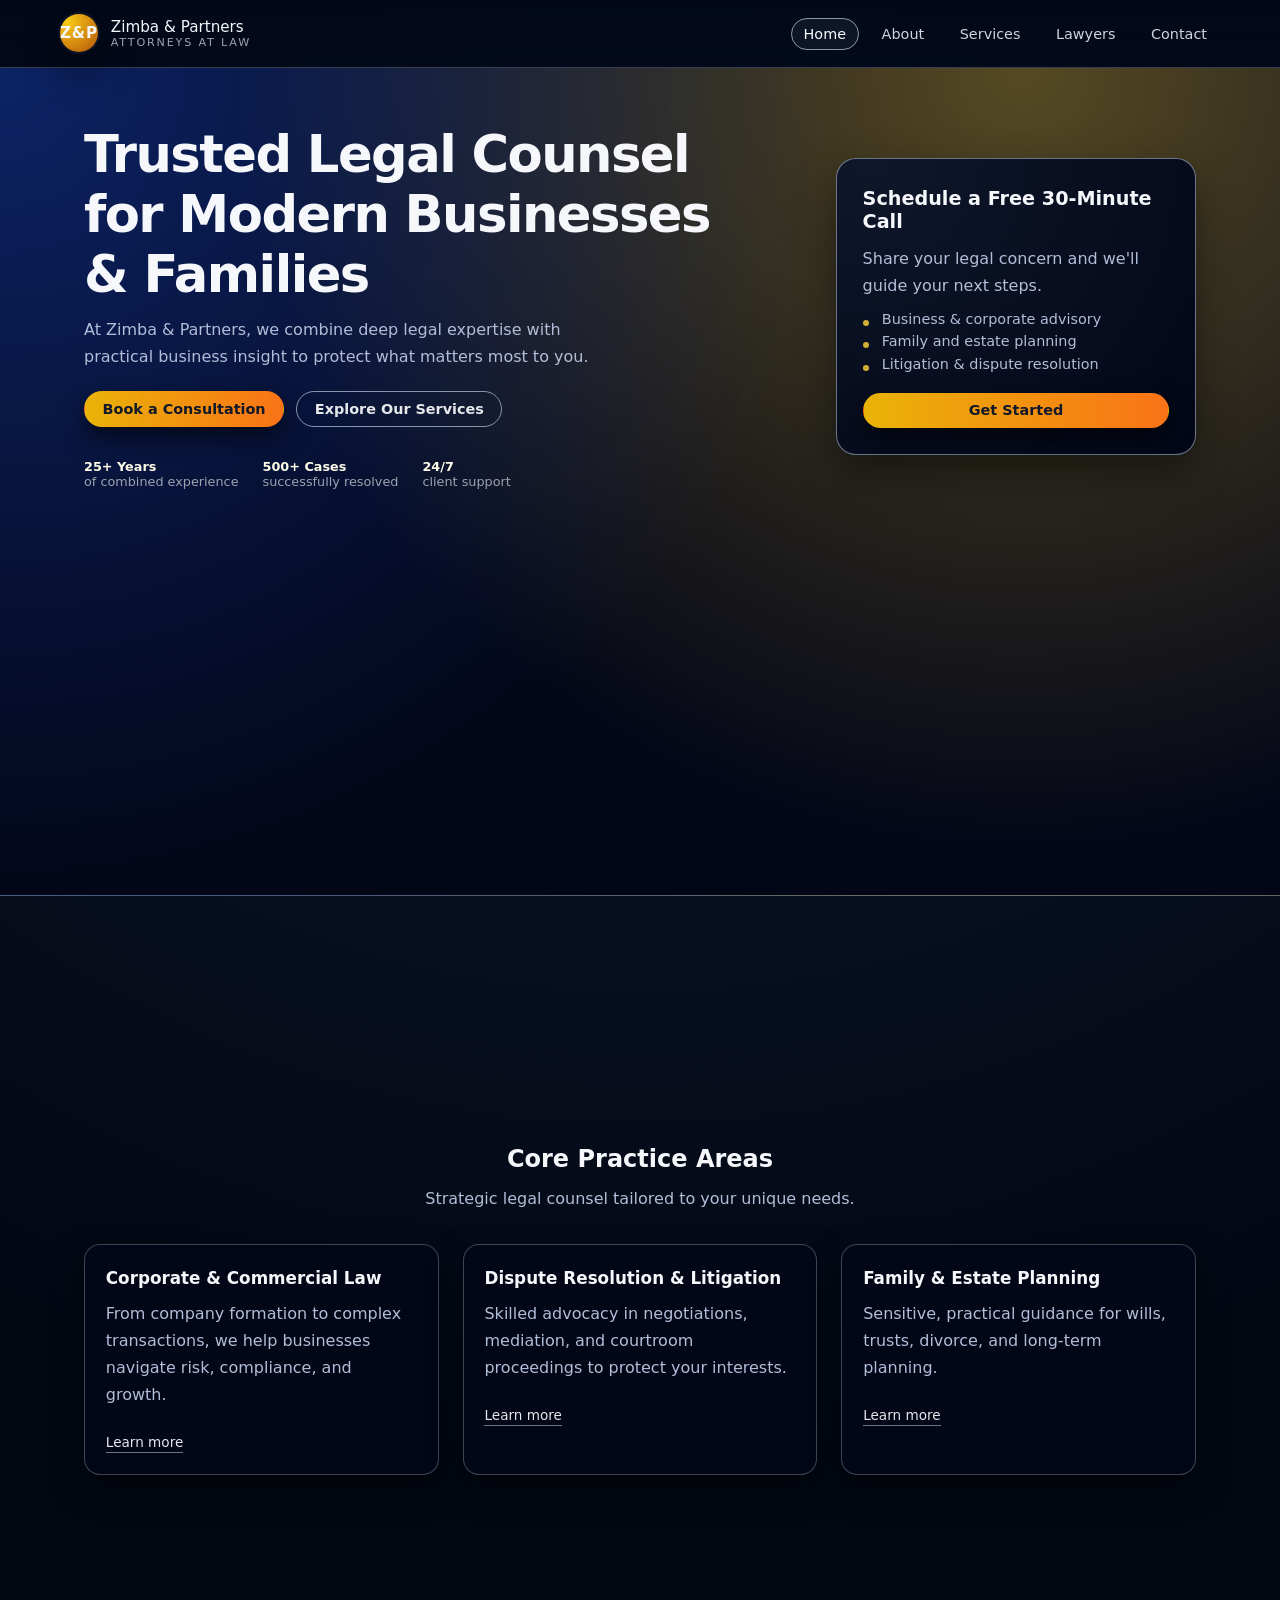
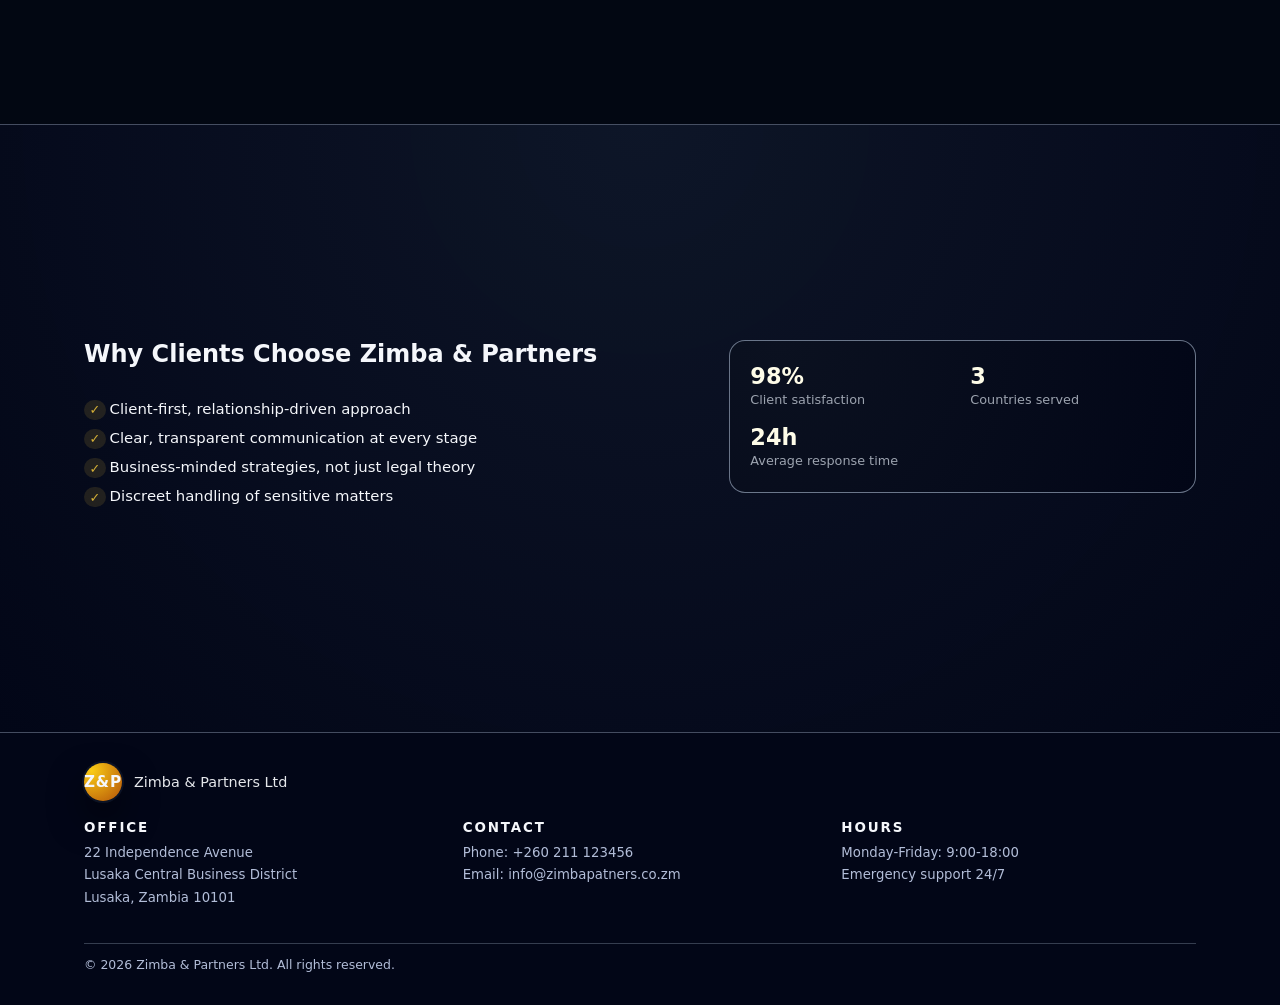
==== index.html @ 90f573cc "first update to catch up to zimba & patners .php webiste" ====
<!DOCTYPE html>
<html lang="en" class="home-snap">
  <head>
    <meta charset="UTF-8" />
    <meta name="viewport" content="width=device-width, initial-scale=1.0" />
    <title>Zimba &amp; Partners Law Firm | Home</title>
    <link rel="stylesheet" href="css/style.css" />
  </head>
  <body>
    <header class="site-header">
      <div class="container header-inner">
        <a href="index.html" class="logo">
          <span class="logo-mark">Z&amp;P</span>
          <span class="logo-text">
            Zimba &amp; Partners
            <span class="logo-subtitle">Attorneys at Law</span>
          </span>
        </a>

        <button class="nav-toggle" aria-label="Toggle navigation" aria-expanded="false">
          <span class="nav-toggle-line"></span>
          <span class="nav-toggle-line"></span>
          <span class="nav-toggle-line"></span>
        </button>

        <nav class="site-nav" aria-label="Main navigation">
          <ul>
            <li><a href="index.html" class="active">Home</a></li>
            <li><a href="html/about.html">About</a></li>
            <li><a href="html/services.html">Services</a></li>
            <li><a href="html/lawyers.html">Lawyers</a></li>
            <li><a href="html/contact.html">Contact</a></li>
          </ul>
        </nav>
      </div>
    </header>

    <main>
      <section class="hero" style="min-height: calc(100vh - 72px);">
        <div class="container hero-inner">
          <div class="hero-content">
            <h1>Trusted Legal Counsel for Modern Businesses &amp; Families</h1>
            <p>
              At Zimba &amp; Partners, we combine deep legal expertise with
              practical business insight to protect what matters most to you.
            </p>
            <div class="hero-actions">
              <a href="html/contact.html" class="btn">Book a Consultation</a>
              <a href="html/services.html" class="btn btn-outline">Explore Our Services</a>
            </div>
            <div class="hero-meta">
              <div>
                <span class="hero-meta-label">25+ Years</span>
                <span class="hero-meta-text">of combined experience</span>
              </div>
              <div>
                <span class="hero-meta-label">500+ Cases</span>
                <span class="hero-meta-text">successfully resolved</span>
              </div>
              <div>
                <span class="hero-meta-label">24/7</span>
                <span class="hero-meta-text">client support</span>
              </div>
            </div>
          </div>

          <div class="hero-card">
            <h2>Schedule a Free 30-Minute Call</h2>
            <p>Share your legal concern and we'll guide your next steps.</p>
            <ul class="hero-list">
              <li>Business &amp; corporate advisory</li>
              <li>Family and estate planning</li>
              <li>Litigation &amp; dispute resolution</li>
            </ul>
            <a href="html/contact.html" class="btn btn-full">Get Started</a>
          </div>
        </div>
      </section>

      <section class="section" id="home-services">
        <div class="container">
          <header class="section-header">
            <h2>Core Practice Areas</h2>
            <p>Strategic legal counsel tailored to your unique needs.</p>
          </header>

          <div class="card-grid">
            <article class="card">
              <h3>Corporate &amp; Commercial Law</h3>
              <p>
                From company formation to complex transactions, we help businesses
                navigate risk, compliance, and growth.
              </p>
              <a href="html/services.html#corporate" class="card-link">Learn more</a>
            </article>

            <article class="card">
              <h3>Dispute Resolution &amp; Litigation</h3>
              <p>
                Skilled advocacy in negotiations, mediation, and courtroom
                proceedings to protect your interests.
              </p>
              <a href="html/services.html#litigation" class="card-link">Learn more</a>
            </article>

            <article class="card">
              <h3>Family &amp; Estate Planning</h3>
              <p>
                Sensitive, practical guidance for wills, trusts, divorce, and
                long-term planning.
              </p>
              <a href="html/services.html#family" class="card-link">Learn more</a>
            </article>
          </div>
        </div>
      </section>

      <section class="section section-alt final-block">
        <div class="container two-column">
          <div>
            <header class="section-header align-left">
              <h2>Why Clients Choose Zimba &amp; Partners</h2>
            </header>
            <ul class="checklist">
              <li>Client-first, relationship-driven approach</li>
              <li>Clear, transparent communication at every stage</li>
              <li>Business-minded strategies, not just legal theory</li>
              <li>Discreet handling of sensitive matters</li>
            </ul>
          </div>
          <div class="stats-panel">
            <div>
              <span class="stat-number">98%</span>
              <span class="stat-label">Client satisfaction</span>
            </div>
            <div>
              <span class="stat-number">3</span>
              <span class="stat-label">Countries served</span>
            </div>
            <div>
              <span class="stat-number">24h</span>
              <span class="stat-label">Average response time</span>
            </div>
          </div>
        </div>
      </section>
    </main>

    <footer class="site-footer">
      <div class="container footer-inner">
        <div class="footer-brand">
          <span class="logo-mark">Z&amp;P</span>
          <span class="footer-text">Zimba &amp; Partners Ltd</span>
        </div>
        <div class="footer-columns">
          <div>
            <h4>Office</h4>
            <p>
              22 Independence Avenue<br />
              Lusaka Central Business District<br />
              Lusaka, Zambia 10101
            </p>
          </div>
          <div>
            <h4>Contact</h4>
            <p>
              Phone: +260 211 123456<br />
              Email: info@zimbapatners.co.zm
            </p>
          </div>
          <div>
            <h4>Hours</h4>
            <p>
              Monday-Friday: 9:00-18:00<br />
              Emergency support 24/7
            </p>
          </div>
        </div>
        <div class="footer-bottom">
          <p>&copy; <span id="year"></span> Zimba &amp; Partners Ltd. All rights reserved.</p>
        </div>
      </div>
    </footer>

    <script src="js/script.js"></script>
  </body>
</html>
---- css/style.css ----
:root {
  --color-bg: #040815;
  --color-bg-alt: #081226;
  --color-primary: #0b2d5c;
  --color-primary-soft: #123b78;
  --color-accent: #d4af37;
  --color-accent-soft: rgba(212, 175, 55, 0.14);
  --color-text: #f5f7fb;
  --color-text-muted: #b2bdd8;
  --color-border: rgba(255, 255, 255, 0.08);
  --shadow-soft: 0 18px 40px rgba(0, 0, 0, 0.4);
  --radius-lg: 16px;
  --radius-md: 12px;
  --radius-sm: 8px;
  --container-width: 1160px;
  --header-height: 72px;
  --footer-min-height: 220px;
}

*,
*::before,
*::after {
  box-sizing: border-box;
}

html,
body {
  margin: 0;
  padding: 0;
  font-family: system-ui, -apple-system, BlinkMacSystemFont, "Segoe UI", sans-serif;
  background: radial-gradient(circle at top, #101b33 0, #020712 55%);
  color: var(--color-text);
  -webkit-font-smoothing: antialiased;
}

body {
  min-height: 100vh;
  display: flex;
  flex-direction: column;
}

/* Home page scroll snapping */

html.home-snap {
  scroll-snap-type: y mandatory;
  scroll-behavior: smooth;
}

html.home-snap .hero,
html.home-snap #home-services,
html.home-snap .final-block {
  scroll-snap-align: start;
  scroll-margin-top: 70px; /* Match your header height */
}

img {
  max-width: 100%;
  display: block;
}

a {
  color: inherit;
  text-decoration: none;
}

p {
  margin: 0 0 1rem;
  color: var(--color-text-muted);
  line-height: 1.7;
}

h1,
h2,
h3,
h4 {
  margin: 0 0 0.75rem;
  font-weight: 600;
}

.container {
  width: 100%;
  max-width: var(--container-width);
  margin: 0 auto;
  padding: 0 1.5rem;
}

/* HEADER & NAVBAR */

.site-header {
  position: sticky;
  top: 0;
  z-index: 50;
  backdrop-filter: blur(18px);
  background: linear-gradient(to bottom, rgba(2, 8, 23, 0.98), rgba(2, 8, 23, 0.85));
  border-bottom: 1px solid rgba(148, 163, 184, 0.35);
}

.header-inner {
  display: flex;
  align-items: center;
  justify-content: space-between;
  padding: 0.9rem 0;
  gap: 1.5rem;
}

.logo {
  display: flex;
  align-items: center;
  gap: 0.8rem;
  color: var(--color-text);
}

.logo-mark {
  width: 38px;
  height: 38px;
  border-radius: 999px;
  display: inline-flex;
  align-items: center;
  justify-content: center;
  font-weight: 700;
  font-size: 0.95rem;
  letter-spacing: 0.06em;
  text-transform: uppercase;
  background: radial-gradient(circle at 20% 20%, #facc15, #b45309);
  box-shadow: 0 0 0 2px rgba(15, 23, 42, 0.8), 0 18px 35px rgba(0, 0, 0, 0.55);
}

.logo-text {
  display: flex;
  flex-direction: column;
  font-size: 0.95rem;
}

.logo-subtitle {
  font-size: 0.7rem;
  text-transform: uppercase;
  letter-spacing: 0.16em;
  color: #9ca3af;
}

.site-nav ul {
  list-style: none;
  margin: 0;
  padding: 0;
  display: flex;
  align-items: center;
  gap: 0.6rem;
}

.site-nav a {
  font-size: 0.9rem;
  padding: 0.45rem 0.75rem;
  border-radius: 999px;
  color: #d1d5db;
  border: 1px solid transparent;
  transition: background 0.18s ease, color 0.18s ease, border-color 0.18s ease, transform 0.15s ease;
}

.site-nav a:hover {
  background: rgba(15, 23, 42, 0.85);
  color: #e5e7eb;
}

.site-nav a.active {
  background: rgba(15, 23, 42, 0.9);
  border-color: rgba(148, 163, 184, 0.9);
  color: #f9fafb;
}

.nav-toggle {
  display: none;
  flex-direction: column;
  justify-content: center;
  gap: 4px;
  width: 40px;
  height: 40px;
  border-radius: 999px;
  border: 1px solid rgba(148, 163, 184, 0.6);
  background: radial-gradient(circle at 10% 0, #1f2937, #020617);
  cursor: pointer;
  padding: 0;
}

.nav-toggle-line {
  width: 18px;
  height: 2px;
  border-radius: 999px;
  background: #e5e7eb;
  margin: 0 auto;
}

/* HERO */

.hero {
  padding: 3.5rem 0 3.8rem;
  background:
    radial-gradient(circle at top left, rgba(29, 78, 216, 0.4), transparent 55%),
    radial-gradient(circle at 80% 0, rgba(212, 175, 55, 0.4), transparent 60%),
    linear-gradient(to bottom, #020617, #020617);
  border-bottom: 1px solid rgba(148, 163, 184, 0.45);
}

.hero-inner {
  display: grid;
  grid-template-columns: minmax(0, 1.6fr) minmax(0, 1.1fr);
  gap: 2.5rem;
  align-items: center;
}

.hero-content h1 {
  font-size: clamp(2.4rem, 5vw, 3.2rem);
  letter-spacing: -0.03em;
}

.hero-content p {
  max-width: 34rem;
  font-size: 1rem;
}

.hero-actions {
  display: flex;
  flex-wrap: wrap;
  gap: 0.75rem;
  margin-top: 1.3rem;
}

.hero-meta {
  display: flex;
  flex-wrap: wrap;
  gap: 1.5rem;
  margin-top: 2rem;
  font-size: 0.8rem;
}

.hero-meta-label {
  display: block;
  font-weight: 600;
  color: #fefce8;
}

.hero-meta-text {
  color: #9ca3af;
}

.hero-card {
  background: radial-gradient(circle at 10% 0, #0f172a, #020617);
  border-radius: 20px;
  padding: 1.75rem 1.6rem 1.6rem;
  border: 1px solid rgba(148, 163, 184, 0.7);
  box-shadow: var(--shadow-soft);
  max-width: 360px;
  margin-left: auto;
}

.hero-card h2 {
  font-size: 1.2rem;
}

.hero-card p {
  margin-bottom: 0.75rem;
}

.hero-list {
  list-style: none;
  padding: 0;
  margin: 0 0 1.3rem;
}

.hero-list li {
  font-size: 0.9rem;
  color: var(--color-text-muted);
  padding-left: 1.2rem;
  position: relative;
  margin-bottom: 0.4rem;
}

.hero-list li::before {
  content: "";
  position: absolute;
  left: 0;
  top: 0.55rem;
  width: 6px;
  height: 6px;
  border-radius: 999px;
  background: var(--color-accent);
}

/* BUTTONS */

.btn {
  display: inline-flex;
  align-items: center;
  justify-content: center;
  padding: 0.55rem 1.1rem;
  border-radius: 999px;
  border: 1px solid transparent;
  background: linear-gradient(to right, #eab308, #f97316);
  color: #111827;
  font-size: 0.9rem;
  font-weight: 600;
  cursor: pointer;
  transition: transform 0.12s ease, box-shadow 0.12s ease, background 0.12s ease, color 0.12s ease;
  box-shadow: 0 10px 25px rgba(0, 0, 0, 0.6);
}

.btn:hover {
  transform: translateY(-1px);
  box-shadow: 0 16px 32px rgba(0, 0, 0, 0.65);
}

.btn-outline {
  background: transparent;
  border-color: rgba(148, 163, 184, 0.9);
  color: #e5e7eb;
  box-shadow: none;
}

.btn-outline:hover {
  background: rgba(15, 23, 42, 0.9);
}

.btn-small {
  padding: 0.4rem 0.95rem;
  font-size: 0.8rem;
}

.btn-full {
  width: 100%;
}

/* SECTIONS & LAYOUT */

.section {
  padding: 3rem 0;
}

.section-alt {
  background: radial-gradient(circle at top, rgba(15, 23, 42, 0.9), #020617);
  border-top: 1px solid rgba(148, 163, 184, 0.45);
}

/* Home page full-height sections */

#home-services {
  min-height: calc(100vh - var(--header-height));
  display: flex;
  align-items: center;
}

#home-services > .container {
  width: 100%;
}

.final-block {
  min-height: calc(100vh - var(--header-height) - var(--footer-min-height));
  display: flex;
  align-items: center;
}

.final-block > .container {
  width: 100%;
}

.section-header {
  text-align: center;
  margin-bottom: 2rem;
}

.section-header.align-left {
  text-align: left;
}

.section-header p {
  max-width: 32rem;
  margin-left: auto;
  margin-right: auto;
}

.two-column {
  display: grid;
  grid-template-columns: minmax(0, 1.3fr) minmax(0, 1fr);
  gap: 2.3rem;
  align-items: flex-start;
}

.card-grid {
  display: grid;
  grid-template-columns: repeat(3, minmax(0, 1fr));
  gap: 1.5rem;
}

.card-grid.three {
  grid-template-columns: repeat(3, minmax(0, 1fr));
}

.card {
  background: radial-gradient(circle at 10% 0, #020617, #020617);
  border-radius: var(--radius-lg);
  border: 1px solid rgba(148, 163, 184, 0.4);
  padding: 1.4rem 1.3rem 1.3rem;
  box-shadow: 0 14px 30px rgba(0, 0, 0, 0.5);
}

.card h3 {
  font-size: 1.05rem;
}

.card-link {
  display: inline-flex;
  margin-top: 0.6rem;
  font-size: 0.85rem;
  color: #e5e7eb;
  padding-bottom: 2px;
  border-bottom: 1px solid rgba(148, 163, 184, 0.7);
}

.bullet-list {
  list-style: none;
  padding: 0;
  margin: 0.3rem 0 0;
  font-size: 0.9rem;
}

.bullet-list li {
  padding-left: 1.2rem;
  position: relative;
  margin-bottom: 0.35rem;
  color: var(--color-text-muted);
}

.bullet-list li::before {
  content: "•";
  position: absolute;
  left: 0;
  top: 0;
  color: var(--color-accent);
}

.checklist {
  list-style: none;
  padding: 0;
  margin: 0;
}

.checklist li {
  position: relative;
  padding-left: 1.6rem;
  margin-bottom: 0.7rem;
  font-size: 0.93rem;
}

.checklist li::before {
  content: "✓";
  position: absolute;
  left: 0;
  top: 0;
  font-size: 0.8rem;
  padding: 0.15rem 0.35rem;
  border-radius: 999px;
  background: var(--color-accent-soft);
  color: var(--color-accent);
}

.stats-panel {
  display: grid;
  grid-template-columns: repeat(2, minmax(0, 1fr));
  gap: 1rem;
  background: radial-gradient(circle at 10% 0, #0b1120, #020617);
  border-radius: var(--radius-lg);
  padding: 1.4rem 1.3rem;
  border: 1px solid rgba(148, 163, 184, 0.7);
}

.stat-number {
  display: block;
  font-size: 1.4rem;
  font-weight: 600;
  color: #fefce8;
}

.stat-label {
  font-size: 0.8rem;
  color: #9ca3af;
}

.highlight-panel {
  background: radial-gradient(circle at 10% 0, rgba(234, 179, 8, 0.09), rgba(15, 23, 42, 0.95));
  border-radius: var(--radius-lg);
  padding: 1.4rem 1.3rem 1.3rem;
  border: 1px solid rgba(250, 204, 21, 0.45);
  box-shadow: 0 18px 35px rgba(0, 0, 0, 0.6);
}

/* PAGE HERO (INNER PAGES) */

.page-hero {
  padding: 2.4rem 0 2.3rem;
  border-bottom: 1px solid rgba(148, 163, 184, 0.45);
  background:
    radial-gradient(circle at 0 0, rgba(30, 64, 175, 0.5), transparent 60%),
    radial-gradient(circle at 90% 0, rgba(212, 175, 55, 0.5), transparent 55%),
    linear-gradient(to bottom, #020617, #020617);
}

.page-hero h1 {
  font-size: clamp(1.7rem, 3vw, 2.1rem);
}

/* LAWYER CARDS */

.lawyer-card {
  display: flex;
  flex-direction: column;
  gap: 0.4rem;
}

.lawyer-avatar {
  width: 54px;
  height: 54px;
  border-radius: 999px;
  background: var(--color-accent-soft);
  display: flex;
  align-items: center;
  justify-content: center;
  font-weight: 600;
  letter-spacing: 0.1em;
  margin-bottom: 0.4rem;
  color: var(--color-accent);
}

.lawyer-role {
  font-size: 0.85rem;
  color: #9ca3af;
}

.lawyer-meta {
  font-size: 0.8rem;
  color: #cbd5f5;
}

/* FORM */

form {
  margin-top: 0.5rem;
}

.form-group {
  margin-bottom: 0.9rem;
}

label {
  display: block;
  font-size: 0.85rem;
  margin-bottom: 0.25rem;
  color: #e5e7eb;
}

.required {
  color: #f97316;
  margin-left: 2px;
}

input,
textarea {
  width: 100%;
  padding: 0.55rem 0.7rem;
  border-radius: var(--radius-sm);
  border: 1px solid rgba(148, 163, 184, 0.7);
  background: rgba(15, 23, 42, 0.9);
  color: var(--color-text);
  font-size: 0.9rem;
  font-family: inherit;
  outline: none;
  transition: border-color 0.16s ease, box-shadow 0.16s ease, background 0.16s ease;
}

input:focus,
textarea:focus {
  border-color: rgba(234, 179, 8, 0.8);
  box-shadow: 0 0 0 1px rgba(234, 179, 8, 0.5);
  background: rgba(15, 23, 42, 1);
}

.error {
  border-color: #f97373;
}

.error-message {
  min-height: 0.9rem;
  font-size: 0.78rem;
  color: #fecaca;
  margin: 0.1rem 0 0;
}

.form-success {
  margin-top: 0.9rem;
  font-size: 0.85rem;
  color: #bbf7d0;
}

/* FOOTER */

.site-footer {
  margin-top: auto;
  border-top: 1px solid rgba(148, 163, 184, 0.45);
  background: radial-gradient(circle at top, #020617, #020617);
  padding: 1.9rem 0 0.9rem;
  min-height: var(--footer-min-height);
}

.footer-inner {
  display: flex;
  flex-direction: column;
  gap: 1.2rem;
}

.footer-brand {
  display: flex;
  align-items: center;
  gap: 0.75rem;
}

.footer-text {
  font-size: 0.9rem;
  color: #e5e7eb;
}

.footer-columns {
  display: grid;
  grid-template-columns: repeat(3, minmax(0, 1fr));
  gap: 1.5rem;
  font-size: 0.83rem;
}

.footer-columns h4 {
  font-size: 0.84rem;
  text-transform: uppercase;
  letter-spacing: 0.14em;
  margin-bottom: 0.4rem;
}

.footer-columns p {
  margin: 0;
}

.footer-bottom {
  border-top: 1px solid rgba(148, 163, 184, 0.35);
  margin-top: 0.9rem;
  padding-top: 0.6rem;
  font-size: 0.78rem;
  color: #9ca3af;
}

/* RESPONSIVE */

@media (max-width: 900px) {
  .hero-inner {
    grid-template-columns: minmax(0, 1fr);
  }

  .hero-card {
    max-width: none;
    margin: 1.5rem auto 0;
    width: 100%;
  }

  .two-column {
    grid-template-columns: minmax(0, 1fr);
  }
}

@media (max-width: 768px) {
  .header-inner {
    padding: 0.75rem 0;
  }

  .nav-toggle {
    display: flex;
  }

  .site-nav {
    position: absolute;
    inset: calc(100% - 1px) 0 auto;
    background: radial-gradient(circle at 0 0, rgba(15, 23, 42, 0.98), rgba(2, 6, 23, 0.98));
    border-bottom: 1px solid rgba(148, 163, 184, 0.6);
    padding: 0.75rem 1.5rem 1.1rem;
    transform-origin: top;
    transform: scaleY(0.85);
    opacity: 0;
    pointer-events: none;
    transition: opacity 0.16s ease, transform 0.16s ease;
  }

  .site-nav.open {
    opacity: 1;
    pointer-events: auto;
    transform: scaleY(1);
  }

  .site-nav ul {
    flex-direction: column;
    align-items: flex-start;
    gap: 0.2rem;
  }

  .site-nav a {
    width: 100%;
    padding: 0.5rem 0.9rem;
  }

  .hero {
    padding-top: 2.6rem;
  }

  .section {
    padding: 2.2rem 0;
  }

  .card-grid,
  .card-grid.three {
    grid-template-columns: minmax(0, 1fr);
  }

  .footer-columns {
    grid-template-columns: minmax(0, 1fr);
  }
}

@media (max-width: 480px) {
  .hero-meta {
    gap: 1rem;
  }

  .hero-meta > div {
    flex: 1 1 7rem;
  }
}
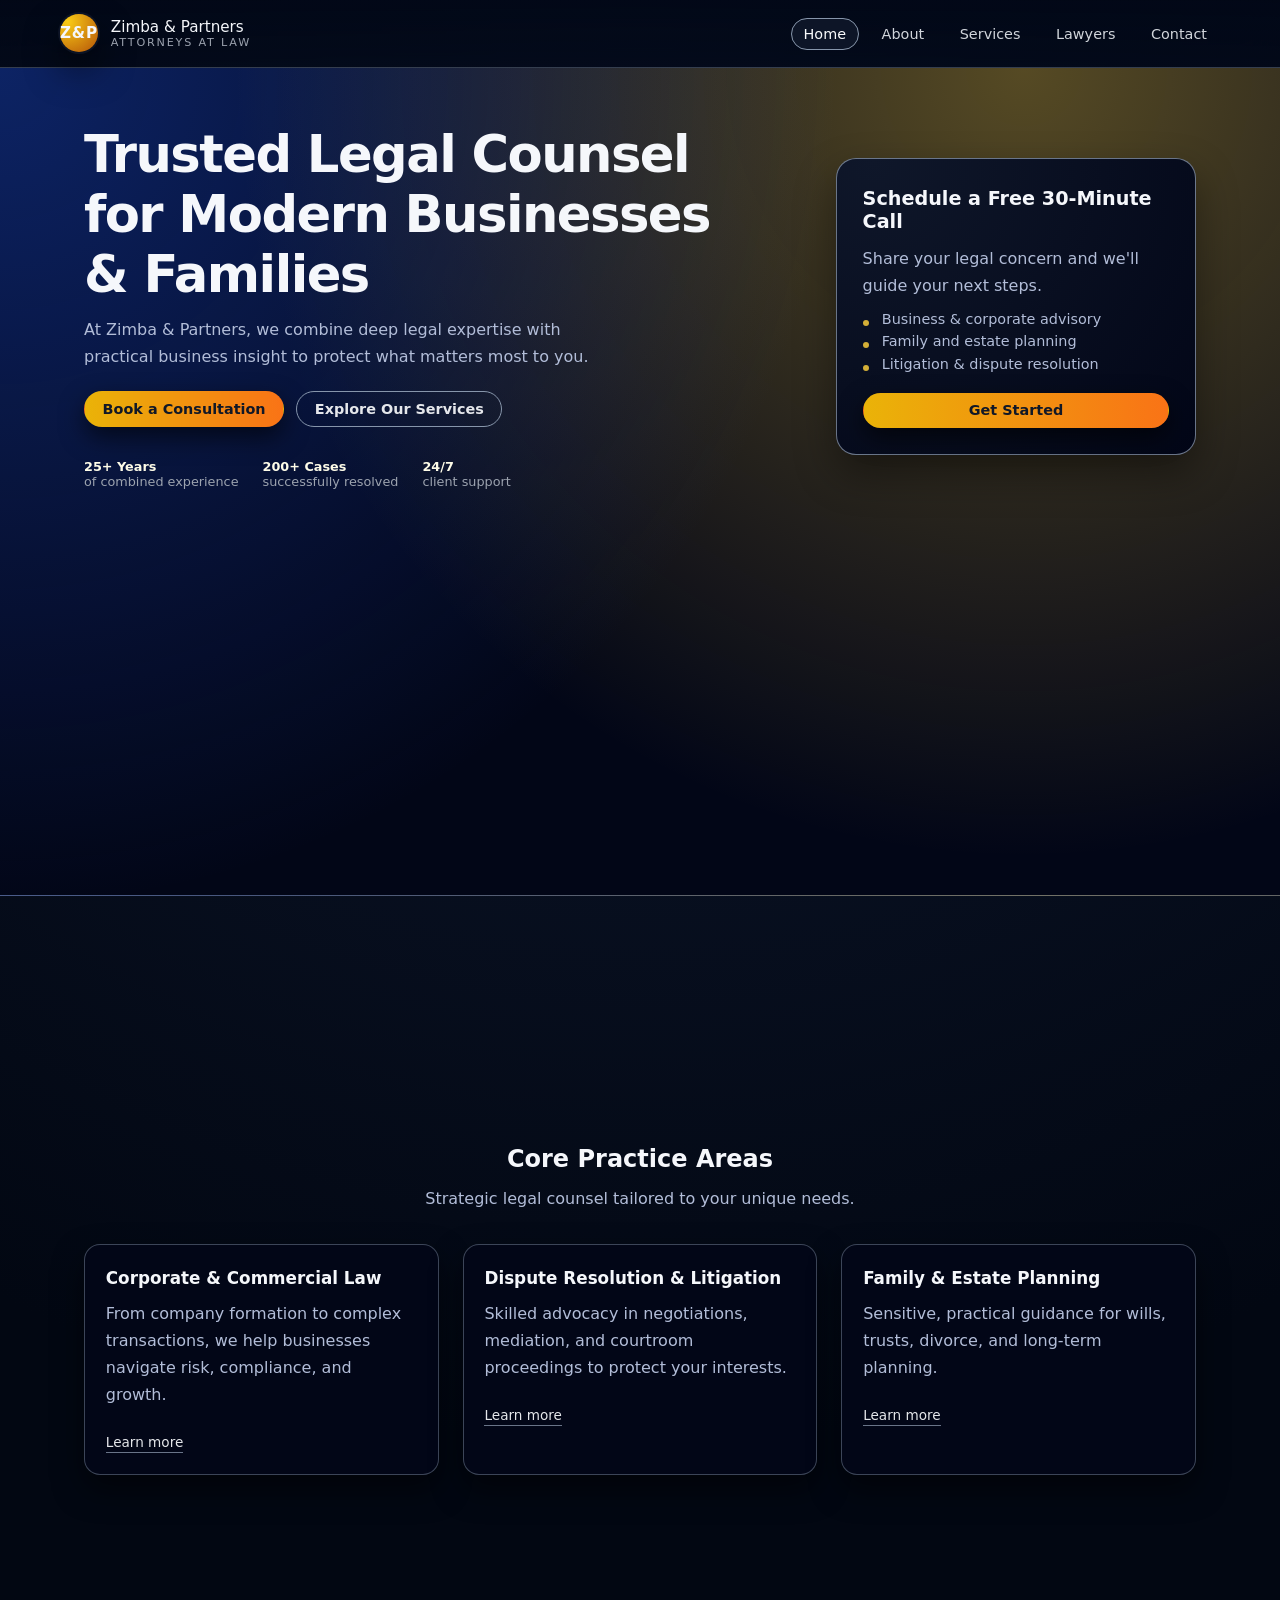
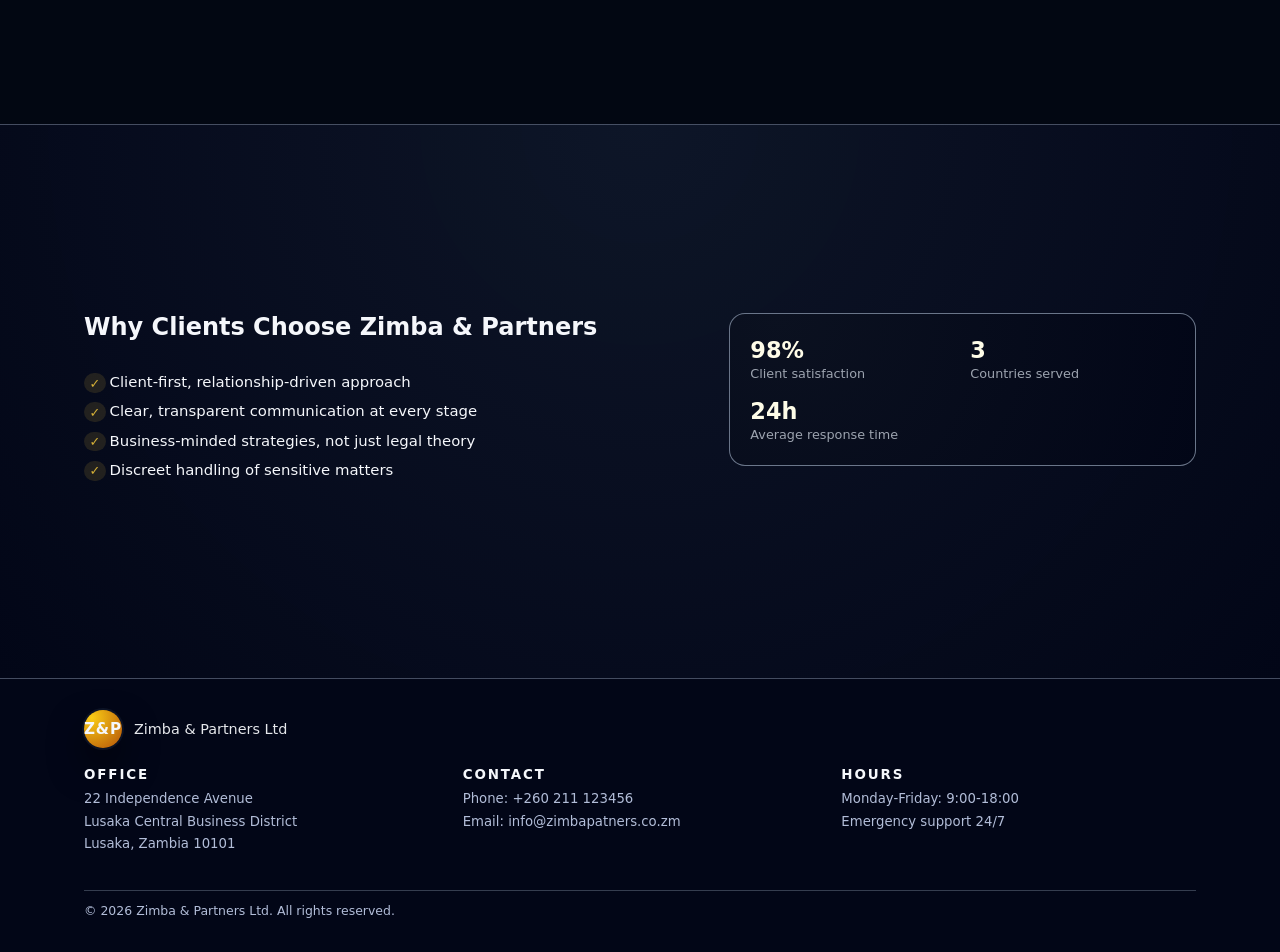
==== commit bae285ea: "added: lawyer portraits and file structure refactored" ====
--- a/index.html
+++ b/index.html
@@ -4,7 +4,7 @@
     <meta charset="UTF-8" />
     <meta name="viewport" content="width=device-width, initial-scale=1.0" />
     <title>Zimba &amp; Partners Law Firm | Home</title>
-    <link rel="stylesheet" href="css/style.css" />
+    <link rel="stylesheet" href="assets/css/style.css" />
   </head>
   <body>
     <header class="site-header">
@@ -26,10 +26,10 @@
         <nav class="site-nav" aria-label="Main navigation">
           <ul>
             <li><a href="index.html" class="active">Home</a></li>
-            <li><a href="html/about.html">About</a></li>
-            <li><a href="html/services.html">Services</a></li>
-            <li><a href="html/lawyers.html">Lawyers</a></li>
-            <li><a href="html/contact.html">Contact</a></li>
+            <li><a href="about.html">About</a></li>
+            <li><a href="services.html">Services</a></li>
+            <li><a href="lawyers.html">Lawyers</a></li>
+            <li><a href="contact.html">Contact</a></li>
           </ul>
         </nav>
       </div>
@@ -45,8 +45,8 @@
               practical business insight to protect what matters most to you.
             </p>
             <div class="hero-actions">
-              <a href="html/contact.html" class="btn">Book a Consultation</a>
-              <a href="html/services.html" class="btn btn-outline">Explore Our Services</a>
+              <a href="contact.html" class="btn">Book a Consultation</a>
+              <a href="services.html" class="btn btn-outline">Explore Our Services</a>
             </div>
             <div class="hero-meta">
               <div>
@@ -54,7 +54,7 @@
                 <span class="hero-meta-text">of combined experience</span>
               </div>
               <div>
-                <span class="hero-meta-label">500+ Cases</span>
+                <span class="hero-meta-label">200+ Cases</span>
                 <span class="hero-meta-text">successfully resolved</span>
               </div>
               <div>
@@ -72,7 +72,7 @@
               <li>Family and estate planning</li>
               <li>Litigation &amp; dispute resolution</li>
             </ul>
-            <a href="html/contact.html" class="btn btn-full">Get Started</a>
+            <a href="contact.html" class="btn btn-full">Get Started</a>
           </div>
         </div>
       </section>
@@ -91,7 +91,7 @@
                 From company formation to complex transactions, we help businesses
                 navigate risk, compliance, and growth.
               </p>
-              <a href="html/services.html#corporate" class="card-link">Learn more</a>
+              <a href="services.html#corporate" class="card-link">Learn more</a>
             </article>
 
             <article class="card">
@@ -100,7 +100,7 @@
                 Skilled advocacy in negotiations, mediation, and courtroom
                 proceedings to protect your interests.
               </p>
-              <a href="html/services.html#litigation" class="card-link">Learn more</a>
+              <a href="services.html#litigation" class="card-link">Learn more</a>
             </article>
 
             <article class="card">
@@ -109,79 +109,81 @@
                 Sensitive, practical guidance for wills, trusts, divorce, and
                 long-term planning.
               </p>
-              <a href="html/services.html#family" class="card-link">Learn more</a>
+              <a href="services.html#family" class="card-link">Learn more</a>
             </article>
           </div>
         </div>
       </section>
 
-      <section class="section section-alt final-block">
-        <div class="container two-column">
-          <div>
-            <header class="section-header align-left">
-              <h2>Why Clients Choose Zimba &amp; Partners</h2>
-            </header>
-            <ul class="checklist">
-              <li>Client-first, relationship-driven approach</li>
-              <li>Clear, transparent communication at every stage</li>
-              <li>Business-minded strategies, not just legal theory</li>
-              <li>Discreet handling of sensitive matters</li>
-            </ul>
-          </div>
-          <div class="stats-panel">
+      <div class="home-snap-pane home-snap-pane--last">
+        <section class="section section-alt final-block">
+          <div class="container two-column">
             <div>
-              <span class="stat-number">98%</span>
-              <span class="stat-label">Client satisfaction</span>
+              <header class="section-header align-left">
+                <h2>Why Clients Choose Zimba &amp; Partners</h2>
+              </header>
+              <ul class="checklist">
+                <li>Client-first, relationship-driven approach</li>
+                <li>Clear, transparent communication at every stage</li>
+                <li>Business-minded strategies, not just legal theory</li>
+                <li>Discreet handling of sensitive matters</li>
+              </ul>
             </div>
-            <div>
-              <span class="stat-number">3</span>
-              <span class="stat-label">Countries served</span>
-            </div>
-            <div>
-              <span class="stat-number">24h</span>
-              <span class="stat-label">Average response time</span>
+            <div class="stats-panel">
+              <div>
+                <span class="stat-number">98%</span>
+                <span class="stat-label">Client satisfaction</span>
+              </div>
+              <div>
+                <span class="stat-number">3</span>
+                <span class="stat-label">Countries served</span>
+              </div>
+              <div>
+                <span class="stat-number">24h</span>
+                <span class="stat-label">Average response time</span>
+              </div>
             </div>
           </div>
-        </div>
-      </section>
+        </section>
+
+        <footer class="site-footer">
+          <div class="container footer-inner">
+            <div class="footer-brand">
+              <span class="logo-mark">Z&amp;P</span>
+              <span class="footer-text">Zimba &amp; Partners Ltd</span>
+            </div>
+            <div class="footer-columns">
+              <div>
+                <h4>Office</h4>
+                <p>
+                  22 Independence Avenue<br />
+                  Lusaka Central Business District<br />
+                  Lusaka, Zambia 10101
+                </p>
+              </div>
+              <div>
+                <h4>Contact</h4>
+                <p>
+                  Phone: +260 211 123456<br />
+                  Email: info@zimbapatners.co.zm
+                </p>
+              </div>
+              <div>
+                <h4>Hours</h4>
+                <p>
+                  Monday-Friday: 9:00-18:00<br />
+                  Emergency support 24/7
+                </p>
+              </div>
+            </div>
+            <div class="footer-bottom">
+              <p>&copy; <span id="year"></span> Zimba &amp; Partners Ltd. All rights reserved.</p>
+            </div>
+          </div>
+        </footer>
+      </div>
     </main>
 
-    <footer class="site-footer">
-      <div class="container footer-inner">
-        <div class="footer-brand">
-          <span class="logo-mark">Z&amp;P</span>
-          <span class="footer-text">Zimba &amp; Partners Ltd</span>
-        </div>
-        <div class="footer-columns">
-          <div>
-            <h4>Office</h4>
-            <p>
-              22 Independence Avenue<br />
-              Lusaka Central Business District<br />
-              Lusaka, Zambia 10101
-            </p>
-          </div>
-          <div>
-            <h4>Contact</h4>
-            <p>
-              Phone: +260 211 123456<br />
-              Email: info@zimbapatners.co.zm
-            </p>
-          </div>
-          <div>
-            <h4>Hours</h4>
-            <p>
-              Monday-Friday: 9:00-18:00<br />
-              Emergency support 24/7
-            </p>
-          </div>
-        </div>
-        <div class="footer-bottom">
-          <p>&copy; <span id="year"></span> Zimba &amp; Partners Ltd. All rights reserved.</p>
-        </div>
-      </div>
-    </footer>
-
-    <script src="js/script.js"></script>
+    <script src="assets/js/script.js"></script>
   </body>
 </html>
--- a/assets/css/style.css
+++ b/assets/css/style.css
@@ -0,0 +1,966 @@
+:root {
+  --color-bg: #040815;
+  --color-bg-alt: #081226;
+  --color-primary: #0b2d5c;
+  --color-primary-soft: #123b78;
+  --color-accent: #d4af37;
+  --color-accent-soft: rgba(212, 175, 55, 0.14);
+  --color-text: #f5f7fb;
+  --color-text-muted: #b2bdd8;
+  --color-border: rgba(255, 255, 255, 0.08);
+  --shadow-soft: 0 18px 40px rgba(0, 0, 0, 0.4);
+  --radius-lg: 16px;
+  --radius-md: 12px;
+  --radius-sm: 8px;
+  --container-width: 1160px;
+  --header-height: 72px;
+  --footer-min-height: 220px;
+}
+
+*,
+*::before,
+*::after {
+  box-sizing: border-box;
+}
+
+html,
+body {
+  margin: 0;
+  padding: 0;
+  font-family: system-ui, -apple-system, BlinkMacSystemFont, "Segoe UI", sans-serif;
+  background: radial-gradient(circle at top, #101b33 0, #020712 55%);
+  color: var(--color-text);
+  -webkit-font-smoothing: antialiased;
+}
+
+body {
+  min-height: 100vh;
+  display: flex;
+  flex-direction: column;
+}
+
+/* Home page scroll snapping */
+
+html.home-snap {
+  scroll-snap-type: y mandatory;
+  scroll-behavior: smooth;
+}
+
+html.home-snap .hero,
+html.home-snap #home-services,
+html.home-snap .home-snap-pane--last {
+  scroll-snap-align: start;
+  scroll-margin-top: 70px; /* Match your header height */
+}
+
+/* Third “screen” includes footer so mandatory snap can rest at doc end (same idea as about) */
+html.home-snap .home-snap-pane--last {
+  min-height: calc(100vh - var(--header-height));
+  display: flex;
+  flex-direction: column;
+}
+
+html.home-snap .home-snap-pane--last > .final-block {
+  flex: 1 0 auto;
+  min-height: unset;
+  display: flex;
+  align-items: center;
+}
+
+html.home-snap .home-snap-pane--last .site-footer {
+  margin-top: auto;
+  flex-shrink: 0;
+}
+
+/* About page scroll snapping (two panes; sections unchanged inside panes) */
+
+html.about-snap {
+  scroll-snap-type: y mandatory;
+  scroll-behavior: smooth;
+}
+
+html.about-snap .about-snap-pane--first,
+html.about-snap .about-snap-pane--second {
+  scroll-snap-align: start;
+  scroll-margin-top: 70px;
+  min-height: calc(100vh - var(--header-height));
+}
+
+html.about-snap .about-snap-pane--first {
+  display: flex;
+  flex-direction: column;
+}
+
+html.about-snap .about-snap-pane--first > .page-hero {
+  flex: 0 0 auto;
+}
+
+html.about-snap .about-snap-pane--first > .section {
+  flex: 1 1 auto;
+  display: flex;
+  flex-direction: column;
+  justify-content: center;
+}
+
+html.about-snap .about-snap-pane--first > .section > .container {
+  width: 100%;
+}
+
+html.about-snap .about-snap-pane--second {
+  display: flex;
+  flex-direction: column;
+}
+
+html.about-snap .about-snap-pane--second > .section {
+  flex: 1 0 auto;
+}
+
+html.about-snap .about-snap-pane--second .site-footer {
+  margin-top: auto;
+  flex-shrink: 0;
+}
+
+html.services-snap {
+  scroll-snap-type: y mandatory;
+  scroll-behavior: smooth;
+}
+
+html.services-snap .services-snap-pane--first,
+html.services-snap .services-snap-pane--second {
+  scroll-snap-align: start;
+  scroll-margin-top: 70px;
+  min-height: calc(100vh - var(--header-height));
+}
+
+html.services-snap .services-snap-pane--first {
+  display: flex;
+  flex-direction: column;
+}
+
+html.services-snap .services-snap-pane--first > .page-hero {
+  flex: 0 0 auto;
+}
+
+html.services-snap .services-snap-pane--first > .section {
+  flex: 1 1 auto;
+  display: flex;
+  flex-direction: column;
+  justify-content: center;
+}
+
+html.services-snap .services-snap-pane--first > .section > .container {
+  width: 100%;
+}
+
+html.services-snap .services-snap-pane--second {
+  display: flex;
+  flex-direction: column;
+}
+
+html.services-snap .services-snap-pane--second > .section {
+  flex: 1 0 auto;
+}
+
+html.services-snap .services-snap-pane--second .site-footer {
+  margin-top: auto;
+  flex-shrink: 0;
+}
+
+html.lawyers-snap {
+  scroll-snap-type: y mandatory;
+  scroll-behavior: smooth;
+}
+
+html.lawyers-snap .lawyers-snap-pane--first,
+html.lawyers-snap .lawyers-snap-pane--second {
+  scroll-snap-align: start;
+  scroll-margin-top: 70px;
+  min-height: calc(100vh - var(--header-height));
+}
+
+html.lawyers-snap .lawyers-snap-pane--first {
+  display: flex;
+  flex-direction: column;
+}
+
+html.lawyers-snap .lawyers-snap-pane--first > .page-hero {
+  flex: 0 0 auto;
+}
+
+html.lawyers-snap .lawyers-snap-pane--first > .section {
+  flex: 1 1 auto;
+  display: flex;
+  flex-direction: column;
+  justify-content: center;
+}
+
+html.lawyers-snap .lawyers-snap-pane--first > .section > .container {
+  width: 100%;
+}
+
+html.lawyers-snap .lawyers-snap-pane--second {
+  display: flex;
+  flex-direction: column;
+}
+
+html.lawyers-snap .lawyers-snap-pane--second > .section {
+  flex: 1 0 auto;
+}
+
+html.lawyers-snap .lawyers-snap-pane--second .site-footer {
+  margin-top: auto;
+  flex-shrink: 0;
+}
+
+img {
+  max-width: 100%;
+  display: block;
+}
+
+a {
+  color: inherit;
+  text-decoration: none;
+}
+
+p {
+  margin: 0 0 1rem;
+  color: var(--color-text-muted);
+  line-height: 1.7;
+}
+
+h1,
+h2,
+h3,
+h4 {
+  margin: 0 0 0.75rem;
+  font-weight: 600;
+}
+
+.container {
+  width: 100%;
+  max-width: var(--container-width);
+  margin: 0 auto;
+  padding: 0 1.5rem;
+}
+
+/* HEADER & NAVBAR */
+
+.site-header {
+  position: sticky;
+  top: 0;
+  z-index: 50;
+  backdrop-filter: blur(18px);
+  background: linear-gradient(to bottom, rgba(2, 8, 23, 0.98), rgba(2, 8, 23, 0.85));
+  border-bottom: 1px solid rgba(148, 163, 184, 0.35);
+}
+
+.header-inner {
+  display: flex;
+  align-items: center;
+  justify-content: space-between;
+  padding: 0.9rem 0;
+  gap: 1.5rem;
+}
+
+.logo {
+  display: flex;
+  align-items: center;
+  gap: 0.8rem;
+  color: var(--color-text);
+}
+
+.logo-mark {
+  width: 38px;
+  height: 38px;
+  border-radius: 999px;
+  display: inline-flex;
+  align-items: center;
+  justify-content: center;
+  font-weight: 700;
+  font-size: 0.95rem;
+  letter-spacing: 0.06em;
+  text-transform: uppercase;
+  background: radial-gradient(circle at 20% 20%, #facc15, #b45309);
+  box-shadow: 0 0 0 2px rgba(15, 23, 42, 0.8), 0 18px 35px rgba(0, 0, 0, 0.55);
+}
+
+.logo-text {
+  display: flex;
+  flex-direction: column;
+  font-size: 0.95rem;
+}
+
+.logo-subtitle {
+  font-size: 0.7rem;
+  text-transform: uppercase;
+  letter-spacing: 0.16em;
+  color: #9ca3af;
+}
+
+.site-nav ul {
+  list-style: none;
+  margin: 0;
+  padding: 0;
+  display: flex;
+  align-items: center;
+  gap: 0.6rem;
+}
+
+.site-nav a {
+  font-size: 0.9rem;
+  padding: 0.45rem 0.75rem;
+  border-radius: 999px;
+  color: #d1d5db;
+  border: 1px solid transparent;
+  transition: background 0.18s ease, color 0.18s ease, border-color 0.18s ease, transform 0.15s ease;
+}
+
+.site-nav a:hover {
+  background: rgba(15, 23, 42, 0.85);
+  color: #e5e7eb;
+}
+
+.site-nav a.active {
+  background: rgba(15, 23, 42, 0.9);
+  border-color: rgba(148, 163, 184, 0.9);
+  color: #f9fafb;
+}
+
+.nav-toggle {
+  display: none;
+  flex-direction: column;
+  justify-content: center;
+  gap: 4px;
+  width: 40px;
+  height: 40px;
+  border-radius: 999px;
+  border: 1px solid rgba(148, 163, 184, 0.6);
+  background: radial-gradient(circle at 10% 0, #1f2937, #020617);
+  cursor: pointer;
+  padding: 0;
+}
+
+.nav-toggle-line {
+  width: 18px;
+  height: 2px;
+  border-radius: 999px;
+  background: #e5e7eb;
+  margin: 0 auto;
+}
+
+/* HERO */
+
+.hero {
+  padding: 3.5rem 0 3.8rem;
+  background:
+    radial-gradient(circle at top left, rgba(29, 78, 216, 0.4), transparent 55%),
+    radial-gradient(circle at 80% 0, rgba(212, 175, 55, 0.4), transparent 60%),
+    linear-gradient(to bottom, #020617, #020617);
+  border-bottom: 1px solid rgba(148, 163, 184, 0.45);
+}
+
+.hero-inner {
+  display: grid;
+  grid-template-columns: minmax(0, 1.6fr) minmax(0, 1.1fr);
+  gap: 2.5rem;
+  align-items: center;
+}
+
+.hero-content h1 {
+  font-size: clamp(2.4rem, 5vw, 3.2rem);
+  letter-spacing: -0.03em;
+}
+
+.hero-content p {
+  max-width: 34rem;
+  font-size: 1rem;
+}
+
+.hero-actions {
+  display: flex;
+  flex-wrap: wrap;
+  gap: 0.75rem;
+  margin-top: 1.3rem;
+}
+
+.hero-meta {
+  display: flex;
+  flex-wrap: wrap;
+  gap: 1.5rem;
+  margin-top: 2rem;
+  font-size: 0.8rem;
+}
+
+.hero-meta-label {
+  display: block;
+  font-weight: 600;
+  color: #fefce8;
+}
+
+.hero-meta-text {
+  color: #9ca3af;
+}
+
+.hero-card {
+  background: radial-gradient(circle at 10% 0, #0f172a, #020617);
+  border-radius: 20px;
+  padding: 1.75rem 1.6rem 1.6rem;
+  border: 1px solid rgba(148, 163, 184, 0.7);
+  box-shadow: var(--shadow-soft);
+  max-width: 360px;
+  margin-left: auto;
+}
+
+.hero-card h2 {
+  font-size: 1.2rem;
+}
+
+.hero-card p {
+  margin-bottom: 0.75rem;
+}
+
+.hero-list {
+  list-style: none;
+  padding: 0;
+  margin: 0 0 1.3rem;
+}
+
+.hero-list li {
+  font-size: 0.9rem;
+  color: var(--color-text-muted);
+  padding-left: 1.2rem;
+  position: relative;
+  margin-bottom: 0.4rem;
+}
+
+.hero-list li::before {
+  content: "";
+  position: absolute;
+  left: 0;
+  top: 0.55rem;
+  width: 6px;
+  height: 6px;
+  border-radius: 999px;
+  background: var(--color-accent);
+}
+
+/* BUTTONS */
+
+.btn {
+  display: inline-flex;
+  align-items: center;
+  justify-content: center;
+  padding: 0.55rem 1.1rem;
+  border-radius: 999px;
+  border: 1px solid transparent;
+  background: linear-gradient(to right, #eab308, #f97316);
+  color: #111827;
+  font-size: 0.9rem;
+  font-weight: 600;
+  cursor: pointer;
+  transition: transform 0.12s ease, box-shadow 0.12s ease, background 0.12s ease, color 0.12s ease;
+  box-shadow: 0 10px 25px rgba(0, 0, 0, 0.6);
+}
+
+.btn:hover {
+  transform: translateY(-1px);
+  box-shadow: 0 16px 32px rgba(0, 0, 0, 0.65);
+}
+
+.btn-outline {
+  background: transparent;
+  border-color: rgba(148, 163, 184, 0.9);
+  color: #e5e7eb;
+  box-shadow: none;
+}
+
+.btn-outline:hover {
+  background: rgba(15, 23, 42, 0.9);
+}
+
+.btn-small {
+  padding: 0.4rem 0.95rem;
+  font-size: 0.8rem;
+}
+
+.btn-full {
+  width: 100%;
+}
+
+/* SECTIONS & LAYOUT */
+
+.section {
+  padding: 3rem 0;
+}
+
+.section-alt {
+  background: radial-gradient(circle at top, rgba(15, 23, 42, 0.9), #020617);
+  border-top: 1px solid rgba(148, 163, 184, 0.45);
+}
+
+/* Home page full-height sections */
+
+#home-services {
+  min-height: calc(100vh - var(--header-height));
+  display: flex;
+  align-items: center;
+}
+
+#home-services > .container {
+  width: 100%;
+}
+
+.final-block {
+  min-height: calc(100vh - var(--header-height) - var(--footer-min-height));
+  display: flex;
+  align-items: center;
+}
+
+.final-block > .container {
+  width: 100%;
+}
+
+.section-header {
+  text-align: center;
+  margin-bottom: 2rem;
+}
+
+.section-header.align-left {
+  text-align: left;
+}
+
+.section-header p {
+  max-width: 32rem;
+  margin-left: auto;
+  margin-right: auto;
+}
+
+.two-column {
+  display: grid;
+  grid-template-columns: minmax(0, 1.3fr) minmax(0, 1fr);
+  gap: 2.3rem;
+  align-items: flex-start;
+}
+
+.card-grid {
+  display: grid;
+  grid-template-columns: repeat(3, minmax(0, 1fr));
+  gap: 1.5rem;
+}
+
+.card-grid.three {
+  grid-template-columns: repeat(3, minmax(0, 1fr));
+}
+
+.card {
+  background: radial-gradient(circle at 10% 0, #020617, #020617);
+  border-radius: var(--radius-lg);
+  border: 1px solid rgba(148, 163, 184, 0.4);
+  padding: 1.4rem 1.3rem 1.3rem;
+  box-shadow: 0 14px 30px rgba(0, 0, 0, 0.5);
+}
+
+.card h3 {
+  font-size: 1.05rem;
+}
+
+.card-link {
+  display: inline-flex;
+  margin-top: 0.6rem;
+  font-size: 0.85rem;
+  color: #e5e7eb;
+  padding-bottom: 2px;
+  border-bottom: 1px solid rgba(148, 163, 184, 0.7);
+}
+
+.bullet-list {
+  list-style: none;
+  padding: 0;
+  margin: 0.3rem 0 0;
+  font-size: 0.9rem;
+}
+
+.bullet-list li {
+  padding-left: 1.2rem;
+  position: relative;
+  margin-bottom: 0.35rem;
+  color: var(--color-text-muted);
+}
+
+.bullet-list li::before {
+  content: "•";
+  position: absolute;
+  left: 0;
+  top: 0;
+  color: var(--color-accent);
+}
+
+.checklist {
+  list-style: none;
+  padding: 0;
+  margin: 0;
+}
+
+.checklist li {
+  position: relative;
+  padding-left: 1.6rem;
+  margin-bottom: 0.7rem;
+  font-size: 0.93rem;
+}
+
+.checklist li::before {
+  content: "✓";
+  position: absolute;
+  left: 0;
+  top: 0;
+  font-size: 0.8rem;
+  padding: 0.15rem 0.35rem;
+  border-radius: 999px;
+  background: var(--color-accent-soft);
+  color: var(--color-accent);
+}
+
+.stats-panel {
+  display: grid;
+  grid-template-columns: repeat(2, minmax(0, 1fr));
+  gap: 1rem;
+  background: radial-gradient(circle at 10% 0, #0b1120, #020617);
+  border-radius: var(--radius-lg);
+  padding: 1.4rem 1.3rem;
+  border: 1px solid rgba(148, 163, 184, 0.7);
+}
+
+.stat-number {
+  display: block;
+  font-size: 1.4rem;
+  font-weight: 600;
+  color: #fefce8;
+}
+
+.stat-label {
+  font-size: 0.8rem;
+  color: #9ca3af;
+}
+
+.highlight-panel {
+  background: radial-gradient(circle at 10% 0, rgba(234, 179, 8, 0.09), rgba(15, 23, 42, 0.95));
+  border-radius: var(--radius-lg);
+  padding: 1.4rem 1.3rem 1.3rem;
+  border: 1px solid rgba(250, 204, 21, 0.45);
+  box-shadow: 0 18px 35px rgba(0, 0, 0, 0.6);
+}
+
+/* PAGE HERO (INNER PAGES) */
+
+.page-hero {
+  padding: 2.4rem 0 2.3rem;
+  border-bottom: 1px solid rgba(148, 163, 184, 0.45);
+  background:
+    radial-gradient(circle at 0 0, rgba(30, 64, 175, 0.5), transparent 60%),
+    radial-gradient(circle at 90% 0, rgba(212, 175, 55, 0.5), transparent 55%),
+    linear-gradient(to bottom, #020617, #020617);
+}
+
+.page-hero h1 {
+  font-size: clamp(1.7rem, 3vw, 2.1rem);
+}
+
+/* LAWYER CARDS */
+
+.lawyer-card {
+  display: flex;
+  flex-direction: column;
+  gap: 0.4rem;
+  position: relative;
+  min-height: 380px;
+  overflow: hidden;
+}
+
+/* Hover transition card */
+.lawyer-card--hover {
+  cursor: pointer;
+}
+
+/* Portrait image - visible by default */
+.lawyer-portrait {
+  position: absolute;
+  inset: 0;
+  z-index: 1;
+  transition: opacity 0.4s ease, transform 0.4s ease;
+}
+
+.lawyer-portrait img {
+  width: 100%;
+  height: 100%;
+  object-fit: cover;
+  border-radius: var(--radius-lg);
+}
+
+/* Text details - hidden by default */
+.lawyer-details {
+  position: relative;
+  z-index: 2;
+  display: flex;
+  flex-direction: column;
+  gap: 0.4rem;
+  opacity: 0;
+  transform: translateY(8px);
+  transition: opacity 0.4s ease, transform 0.4s ease;
+  pointer-events: none;
+}
+
+/* On hover: hide portrait, show text */
+.lawyer-card--hover:hover .lawyer-portrait {
+  opacity: 0;
+  transform: scale(1.05);
+}
+
+.lawyer-card--hover:hover .lawyer-details {
+  opacity: 1;
+  transform: translateY(0);
+  pointer-events: auto;
+}
+
+/* Solid background appears behind text on hover */
+.lawyer-card--hover::after {
+  content: "";
+  position: absolute;
+  inset: 0;
+  z-index: 1;
+  background: radial-gradient(circle at 10% 0, #020617, #020617);
+  border-radius: var(--radius-lg);
+  opacity: 0;
+  transition: opacity 0.4s ease;
+}
+
+.lawyer-card--hover:hover::after {
+  opacity: 1;
+}
+
+/* Keep details above the pseudo-element background */
+.lawyer-card--hover:hover .lawyer-details {
+  position: relative;
+  z-index: 3;
+}
+
+.lawyer-avatar {
+  width: 54px;
+  height: 54px;
+  border-radius: 999px;
+  background: var(--color-accent-soft);
+  display: flex;
+  align-items: center;
+  justify-content: center;
+  font-weight: 600;
+  letter-spacing: 0.1em;
+  margin-bottom: 0.4rem;
+  color: var(--color-accent);
+}
+
+.lawyer-role {
+  font-size: 0.85rem;
+  color: #9ca3af;
+}
+
+.lawyer-meta {
+  font-size: 0.8rem;
+  color: #cbd5f5;
+}
+
+/* FORM */
+
+form {
+  margin-top: 0.5rem;
+}
+
+.form-group {
+  margin-bottom: 0.9rem;
+}
+
+label {
+  display: block;
+  font-size: 0.85rem;
+  margin-bottom: 0.25rem;
+  color: #e5e7eb;
+}
+
+.required {
+  color: #f97316;
+  margin-left: 2px;
+}
+
+input,
+textarea {
+  width: 100%;
+  padding: 0.55rem 0.7rem;
+  border-radius: var(--radius-sm);
+  border: 1px solid rgba(148, 163, 184, 0.7);
+  background: rgba(15, 23, 42, 0.9);
+  color: var(--color-text);
+  font-size: 0.9rem;
+  font-family: inherit;
+  outline: none;
+  transition: border-color 0.16s ease, box-shadow 0.16s ease, background 0.16s ease;
+}
+
+input:focus,
+textarea:focus {
+  border-color: rgba(234, 179, 8, 0.8);
+  box-shadow: 0 0 0 1px rgba(234, 179, 8, 0.5);
+  background: rgba(15, 23, 42, 1);
+}
+
+.error {
+  border-color: #f97373;
+}
+
+.error-message {
+  min-height: 0.9rem;
+  font-size: 0.78rem;
+  color: #fecaca;
+  margin: 0.1rem 0 0;
+}
+
+.form-success {
+  margin-top: 0.9rem;
+  font-size: 0.85rem;
+  color: #bbf7d0;
+}
+
+/* FOOTER */
+
+.site-footer {
+  margin-top: auto;
+  border-top: 1px solid rgba(148, 163, 184, 0.45);
+  background: radial-gradient(circle at top, #020617, #020617);
+  padding: 1.9rem 0 0.9rem;
+  min-height: var(--footer-min-height);
+}
+
+.footer-inner {
+  display: flex;
+  flex-direction: column;
+  gap: 1.2rem;
+}
+
+.footer-brand {
+  display: flex;
+  align-items: center;
+  gap: 0.75rem;
+}
+
+.footer-text {
+  font-size: 0.9rem;
+  color: #e5e7eb;
+}
+
+.footer-columns {
+  display: grid;
+  grid-template-columns: repeat(3, minmax(0, 1fr));
+  gap: 1.5rem;
+  font-size: 0.83rem;
+}
+
+.footer-columns h4 {
+  font-size: 0.84rem;
+  text-transform: uppercase;
+  letter-spacing: 0.14em;
+  margin-bottom: 0.4rem;
+}
+
+.footer-columns p {
+  margin: 0;
+}
+
+.footer-bottom {
+  border-top: 1px solid rgba(148, 163, 184, 0.35);
+  margin-top: 0.9rem;
+  padding-top: 0.6rem;
+  font-size: 0.78rem;
+  color: #9ca3af;
+}
+
+/* RESPONSIVE */
+
+@media (max-width: 900px) {
+  .hero-inner {
+    grid-template-columns: minmax(0, 1fr);
+  }
+
+  .hero-card {
+    max-width: none;
+    margin: 1.5rem auto 0;
+    width: 100%;
+  }
+
+  .two-column {
+    grid-template-columns: minmax(0, 1fr);
+  }
+}
+
+@media (max-width: 768px) {
+  .header-inner {
+    padding: 0.75rem 0;
+  }
+
+  .nav-toggle {
+    display: flex;
+  }
+
+  .site-nav {
+    position: absolute;
+    inset: calc(100% - 1px) 0 auto;
+    background: radial-gradient(circle at 0 0, rgba(15, 23, 42, 0.98), rgba(2, 6, 23, 0.98));
+    border-bottom: 1px solid rgba(148, 163, 184, 0.6);
+    padding: 0.75rem 1.5rem 1.1rem;
+    transform-origin: top;
+    transform: scaleY(0.85);
+    opacity: 0;
+    pointer-events: none;
+    transition: opacity 0.16s ease, transform 0.16s ease;
+  }
+
+  .site-nav.open {
+    opacity: 1;
+    pointer-events: auto;
+    transform: scaleY(1);
+  }
+
+  .site-nav ul {
+    flex-direction: column;
+    align-items: flex-start;
+    gap: 0.2rem;
+  }
+
+  .site-nav a {
+    width: 100%;
+    padding: 0.5rem 0.9rem;
+  }
+
+  .hero {
+    padding-top: 2.6rem;
+  }
+
+  .section {
+    padding: 2.2rem 0;
+  }
+
+  .card-grid,
+  .card-grid.three {
+    grid-template-columns: minmax(0, 1fr);
+  }
+
+  .footer-columns {
+    grid-template-columns: minmax(0, 1fr);
+  }
+}
+
+@media (max-width: 480px) {
+  .hero-meta {
+    gap: 1rem;
+  }
+
+  .hero-meta > div {
+    flex: 1 1 7rem;
+  }
+}
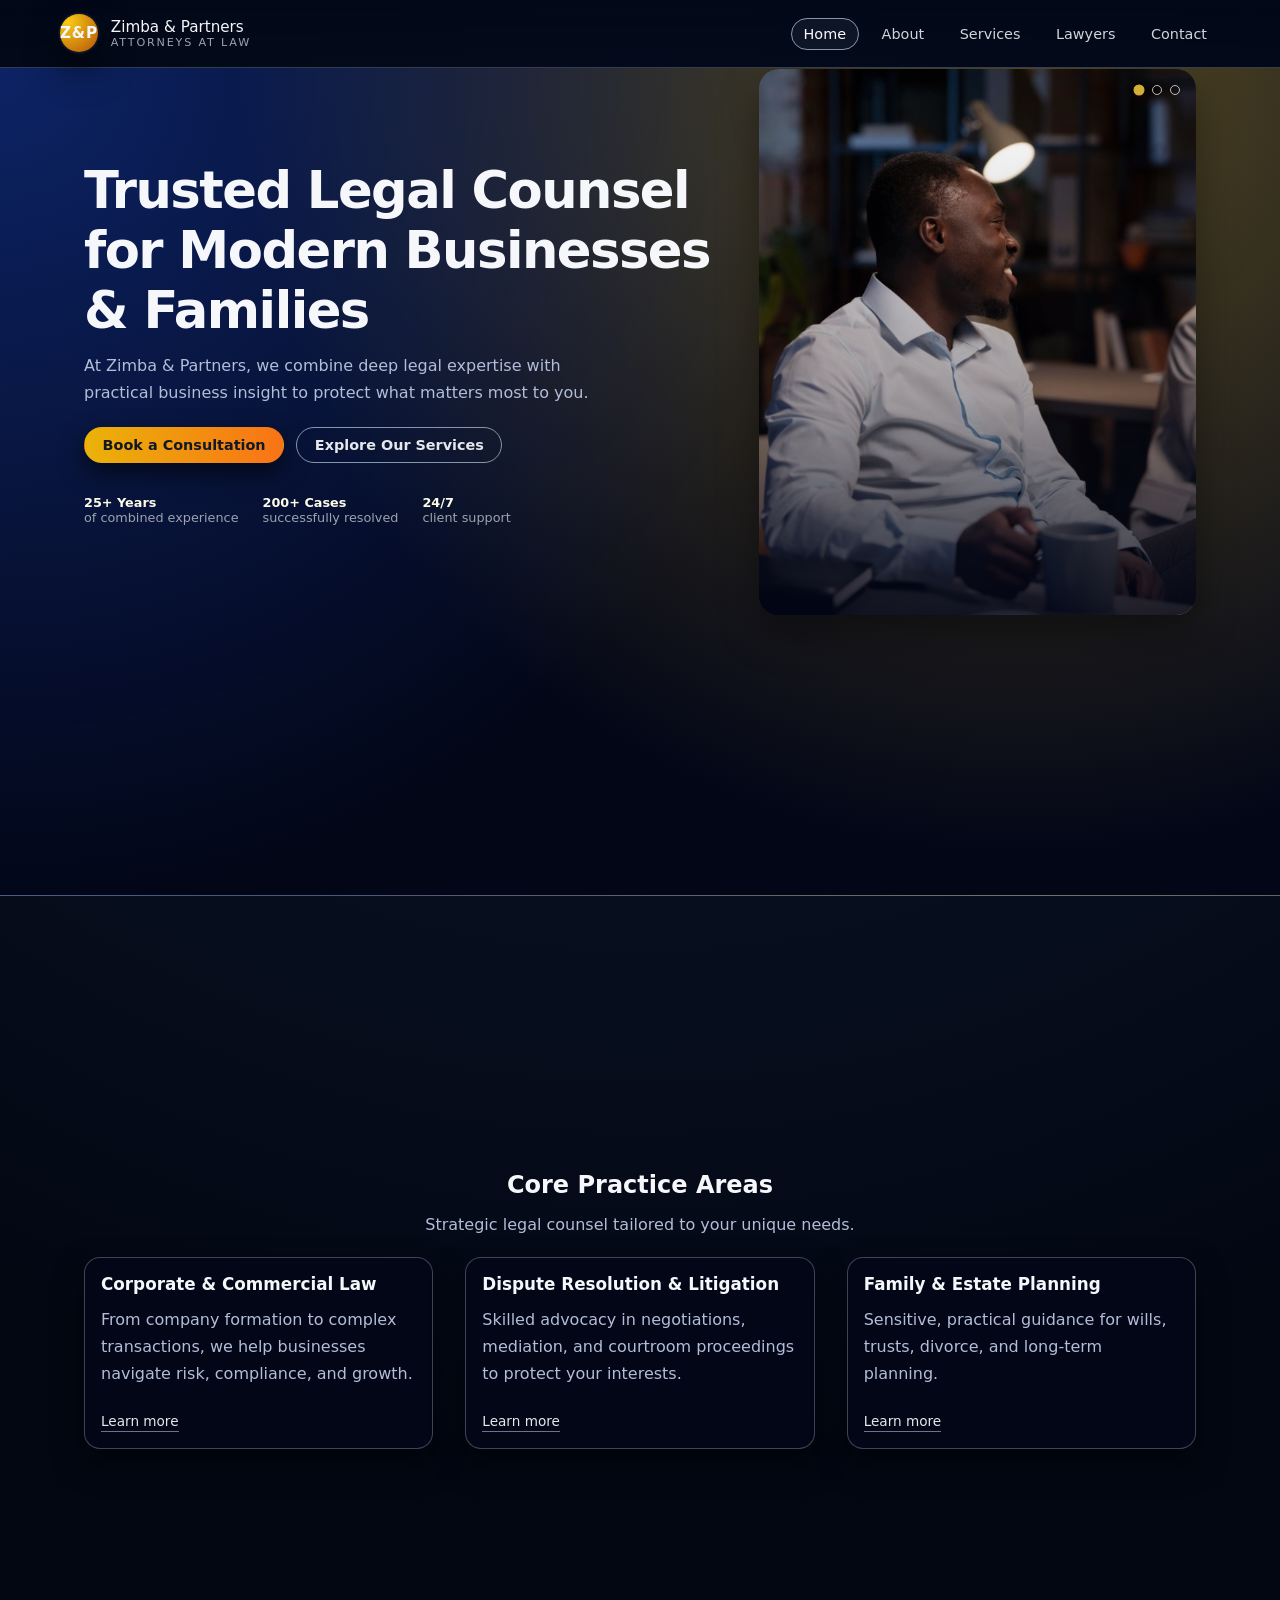
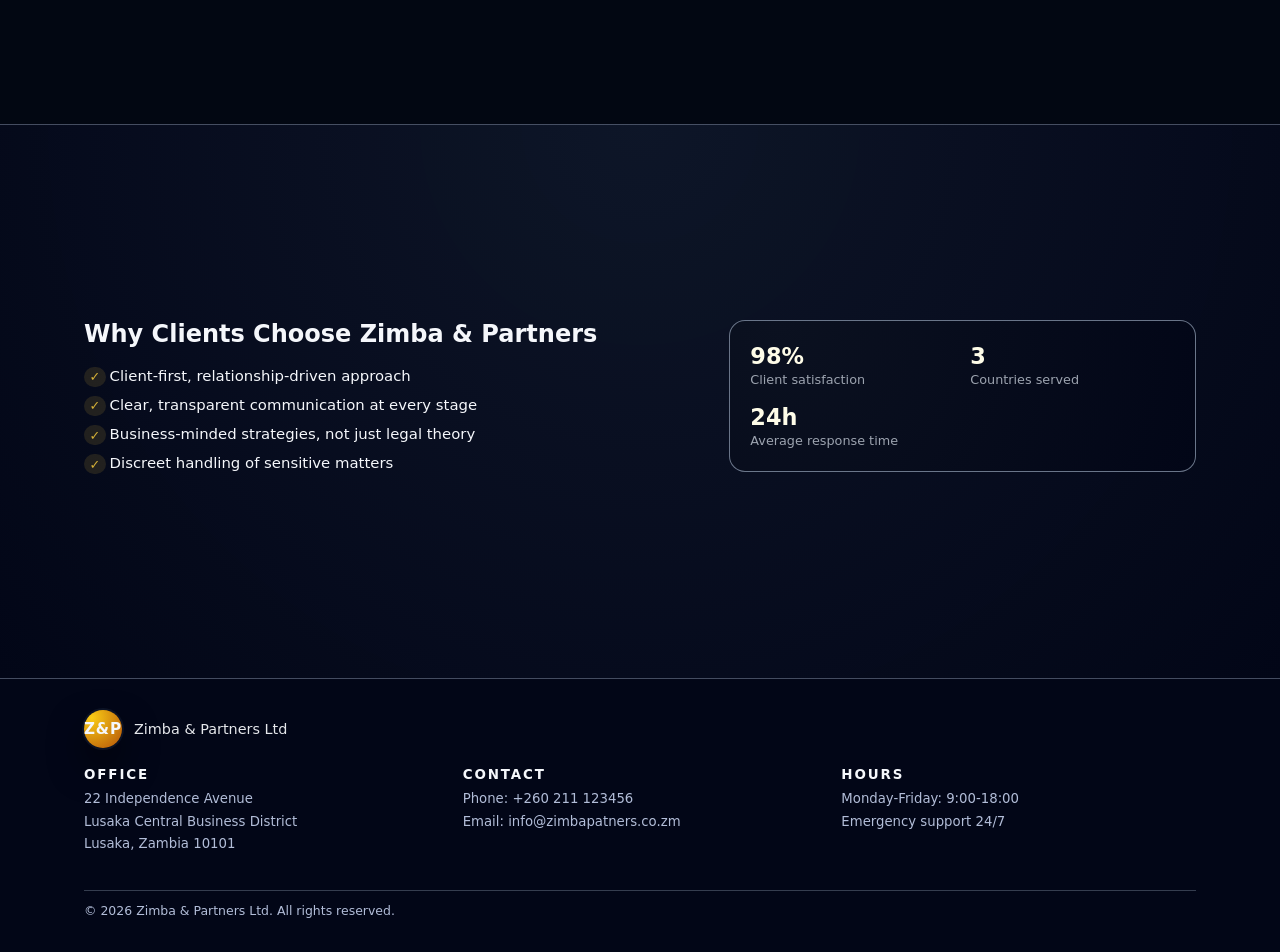
==== commit 22b2ae79: "Improved Lawyers Images and overall site" ====
--- a/index.html
+++ b/index.html
@@ -4,6 +4,7 @@
     <meta charset="UTF-8" />
     <meta name="viewport" content="width=device-width, initial-scale=1.0" />
     <title>Zimba &amp; Partners Law Firm | Home</title>
+    <link rel="icon" type="image/png" href="/assets/img/favicon/favicon.png" />
     <link rel="stylesheet" href="assets/css/style.css" />
   </head>
   <body>
@@ -64,15 +65,27 @@
             </div>
           </div>
 
-          <div class="hero-card">
-            <h2>Schedule a Free 30-Minute Call</h2>
-            <p>Share your legal concern and we'll guide your next steps.</p>
-            <ul class="hero-list">
-              <li>Business &amp; corporate advisory</li>
-              <li>Family and estate planning</li>
-              <li>Litigation &amp; dispute resolution</li>
-            </ul>
-            <a href="contact.html" class="btn btn-full">Get Started</a>
+          <div class="hero-slideshow">
+            <div class="slideshow-track">
+              <div class="slideshow-slide slide-1 active">
+                <img src="assets/img/hero/hero-slide-1.jpg" alt="Modern law office interior" />
+                <div class="slide-overlay"></div>
+              </div>
+              <div class="slideshow-slide slide-2">
+                <img src="assets/img/hero/hero-slide-2.jpg" alt="Legal team in consultation" />
+                <div class="slide-overlay"></div>
+              </div>
+              <div class="slideshow-slide slide-3">
+                <img src="assets/img/hero/hero-slide-3.jpg" alt="Courtroom advocacy" />
+                <div class="slide-overlay"></div>
+              </div>
+            </div>
+
+            <div class="slideshow-dots">
+              <button class="slideshow-dot active" data-slide="0" aria-label="Slide 1"></button>
+              <button class="slideshow-dot" data-slide="1" aria-label="Slide 2"></button>
+              <button class="slideshow-dot" data-slide="2" aria-label="Slide 3"></button>
+            </div>
           </div>
         </div>
       </section>
--- a/assets/css/style.css
+++ b/assets/css/style.css
@@ -50,10 +50,9 @@
 html.home-snap #home-services,
 html.home-snap .home-snap-pane--last {
   scroll-snap-align: start;
-  scroll-margin-top: 70px; /* Match your header height */
-}
-
-/* Third “screen” includes footer so mandatory snap can rest at doc end (same idea as about) */
+  scroll-margin-top: 72px;
+}
+
 html.home-snap .home-snap-pane--last {
   min-height: calc(100vh - var(--header-height));
   display: flex;
@@ -72,7 +71,7 @@
   flex-shrink: 0;
 }
 
-/* About page scroll snapping (two panes; sections unchanged inside panes) */
+/* About page scroll snapping */
 
 html.about-snap {
   scroll-snap-type: y mandatory;
@@ -82,7 +81,7 @@
 html.about-snap .about-snap-pane--first,
 html.about-snap .about-snap-pane--second {
   scroll-snap-align: start;
-  scroll-margin-top: 70px;
+  scroll-margin-top: 72px;
   min-height: calc(100vh - var(--header-height));
 }
 
@@ -120,6 +119,8 @@
   flex-shrink: 0;
 }
 
+/* Services page scroll snapping */
+
 html.services-snap {
   scroll-snap-type: y mandatory;
   scroll-behavior: smooth;
@@ -128,7 +129,7 @@
 html.services-snap .services-snap-pane--first,
 html.services-snap .services-snap-pane--second {
   scroll-snap-align: start;
-  scroll-margin-top: 70px;
+  scroll-margin-top: 72px;
   min-height: calc(100vh - var(--header-height));
 }
 
@@ -166,15 +167,18 @@
   flex-shrink: 0;
 }
 
+/* Lawyers page scroll snapping */
+
 html.lawyers-snap {
   scroll-snap-type: y mandatory;
   scroll-behavior: smooth;
+  --container-width: 1080px;
 }
 
 html.lawyers-snap .lawyers-snap-pane--first,
 html.lawyers-snap .lawyers-snap-pane--second {
   scroll-snap-align: start;
-  scroll-margin-top: 70px;
+  scroll-margin-top: 72px;
   min-height: calc(100vh - var(--header-height));
 }
 
@@ -351,7 +355,7 @@
 /* HERO */
 
 .hero {
-  padding: 3.5rem 0 3.8rem;
+  padding: 0.1rem 0 3.8rem;
   background:
     radial-gradient(circle at top left, rgba(29, 78, 216, 0.4), transparent 55%),
     radial-gradient(circle at 80% 0, rgba(212, 175, 55, 0.4), transparent 60%),
@@ -442,6 +446,146 @@
   height: 6px;
   border-radius: 999px;
   background: var(--color-accent);
+}
+
+/* HERO SLIDESHOW */
+
+.hero-slideshow {
+  position: relative;
+  width: 100%;
+  max-width: 500px;
+  margin-left: auto;
+  border-radius: 20px;
+  overflow: hidden;
+  box-shadow: var(--shadow-soft);
+}
+
+.slideshow-track {
+  position: relative;
+  width: 100%;
+  aspect-ratio: 4 / 5;
+  min-height: 400px;
+}
+
+.slideshow-slide {
+  position: absolute;
+  inset: 0;
+  opacity: 0;
+  transition: opacity 0.8s ease-in-out;
+  z-index: 1;
+}
+
+.slideshow-slide.active {
+  opacity: 1;
+  z-index: 2;
+}
+
+.slideshow-slide img {
+  width: 100%;
+  height: 100%;
+  object-fit: cover;
+}
+
+.slide-overlay {
+  position: absolute;
+  inset: 0;
+  background: linear-gradient(
+    to top,
+    rgba(2, 6, 23, 0.85) 0%,
+    rgba(2, 6, 23, 0.3) 40%,
+    rgba(2, 6, 23, 0.1) 70%,
+    transparent 100%
+  );
+}
+
+.hero-card--floating {
+  position: absolute;
+  bottom: 1.5rem;
+  left: 1rem;
+  right: 1rem;
+  z-index: 10;
+  background: radial-gradient(circle at 10% 0, rgba(15, 23, 42, 0.95), rgba(2, 6, 23, 0.98));
+  backdrop-filter: blur(20px);
+  border-radius: 16px;
+  padding: 1.5rem 1.4rem;
+  border: 1px solid rgba(148, 163, 184, 0.5);
+  box-shadow: 0 20px 40px rgba(0, 0, 0, 0.6);
+  transition: transform 0.3s ease, box-shadow 0.3s ease;
+}
+
+.hero-card--floating:hover {
+  transform: translateY(-2px);
+  box-shadow: 0 24px 48px rgba(0, 0, 0, 0.7);
+}
+
+.hero-card--floating h2 {
+  font-size: 1.15rem;
+  margin-bottom: 0.5rem;
+}
+
+.hero-card--floating p {
+  font-size: 0.9rem;
+  margin-bottom: 0.75rem;
+}
+
+.hero-card--floating .hero-list {
+  margin-bottom: 1.2rem;
+}
+
+.hero-card--floating .hero-list li {
+  font-size: 0.85rem;
+}
+
+.slideshow-dots {
+  position: absolute;
+  top: 1rem;
+  right: 1rem;
+  z-index: 10;
+  display: flex;
+  gap: 0.5rem;
+}
+
+.slideshow-dot {
+  width: 10px;
+  height: 10px;
+  border-radius: 999px;
+  border: 1.5px solid rgba(255, 255, 255, 0.7);
+  background: transparent;
+  cursor: pointer;
+  padding: 0;
+  transition: background 0.3s ease, transform 0.2s ease;
+}
+
+.slideshow-dot:hover {
+  background: rgba(255, 255, 255, 0.3);
+  transform: scale(1.2);
+}
+
+.slideshow-dot.active {
+  background: var(--color-accent);
+  border-color: var(--color-accent);
+  transform: scale(1.1);
+}
+
+.slideshow-dot.active::after {
+  content: '';
+  display: block;
+  width: 100%;
+  height: 100%;
+  border-radius: 999px;
+  background: var(--color-accent);
+  animation: dotPulse 1.4s ease-in-out infinite;
+}
+
+@keyframes dotPulse {
+  0%, 100% {
+    opacity: 1;
+    transform: scale(1);
+  }
+  50% {
+    opacity: 0.5;
+    transform: scale(1.3);
+  }
 }
 
 /* BUTTONS */
@@ -490,7 +634,7 @@
 /* SECTIONS & LAYOUT */
 
 .section {
-  padding: 3rem 0;
+  padding: 2rem 0;
 }
 
 .section-alt {
@@ -498,8 +642,6 @@
   border-top: 1px solid rgba(148, 163, 184, 0.45);
 }
 
-/* Home page full-height sections */
-
 #home-services {
   min-height: calc(100vh - var(--header-height));
   display: flex;
@@ -522,7 +664,7 @@
 
 .section-header {
   text-align: center;
-  margin-bottom: 2rem;
+  margin-bottom: 1.2rem;
 }
 
 .section-header.align-left {
@@ -545,7 +687,7 @@
 .card-grid {
   display: grid;
   grid-template-columns: repeat(3, minmax(0, 1fr));
-  gap: 1.5rem;
+  gap: 2rem;
 }
 
 .card-grid.three {
@@ -556,7 +698,7 @@
   background: radial-gradient(circle at 10% 0, #020617, #020617);
   border-radius: var(--radius-lg);
   border: 1px solid rgba(148, 163, 184, 0.4);
-  padding: 1.4rem 1.3rem 1.3rem;
+  padding: 1rem;
   box-shadow: 0 14px 30px rgba(0, 0, 0, 0.5);
 }
 
@@ -650,7 +792,7 @@
   box-shadow: 0 18px 35px rgba(0, 0, 0, 0.6);
 }
 
-/* PAGE HERO (INNER PAGES) */
+/* PAGE HERO */
 
 .page-hero {
   padding: 2.4rem 0 2.3rem;
@@ -670,18 +812,16 @@
 .lawyer-card {
   display: flex;
   flex-direction: column;
-  gap: 0.4rem;
+  gap: 0.35rem;
   position: relative;
-  min-height: 380px;
+  min-height: 320px;
   overflow: hidden;
 }
 
-/* Hover transition card */
 .lawyer-card--hover {
   cursor: pointer;
 }
 
-/* Portrait image - visible by default */
 .lawyer-portrait {
   position: absolute;
   inset: 0;
@@ -696,7 +836,6 @@
   border-radius: var(--radius-lg);
 }
 
-/* Text details - hidden by default */
 .lawyer-details {
   position: relative;
   z-index: 2;
@@ -709,7 +848,6 @@
   pointer-events: none;
 }
 
-/* On hover: hide portrait, show text */
 .lawyer-card--hover:hover .lawyer-portrait {
   opacity: 0;
   transform: scale(1.05);
@@ -721,7 +859,6 @@
   pointer-events: auto;
 }
 
-/* Solid background appears behind text on hover */
 .lawyer-card--hover::after {
   content: "";
   position: absolute;
@@ -737,7 +874,6 @@
   opacity: 1;
 }
 
-/* Keep details above the pseudo-element background */
 .lawyer-card--hover:hover .lawyer-details {
   position: relative;
   z-index: 3;
@@ -895,6 +1031,26 @@
 
   .two-column {
     grid-template-columns: minmax(0, 1fr);
+  }
+
+  .hero-slideshow {
+    max-width: 100%;
+    margin: 1.5rem auto 0;
+  }
+
+  .slideshow-track {
+    aspect-ratio: 16 / 9;
+    min-height: 300px;
+  }
+
+  .hero-card--floating {
+    position: relative;
+    bottom: auto;
+    left: auto;
+    right: auto;
+    margin-top: -3rem;
+    border-radius: 16px;
+    z-index: 5;
   }
 }
 
@@ -963,4 +1119,28 @@
   .hero-meta > div {
     flex: 1 1 7rem;
   }
-}
+
+  .slideshow-track {
+    aspect-ratio: 4 / 3;
+    min-height: 250px;
+  }
+
+  .hero-card--floating {
+    padding: 1.2rem 1rem;
+    margin-top: -2rem;
+  }
+
+  .hero-card--floating h2 {
+    font-size: 1.05rem;
+  }
+
+  .slideshow-dots {
+    top: 0.75rem;
+    right: 0.75rem;
+  }
+
+  .slideshow-dot {
+    width: 8px;
+    height: 8px;
+  }
+}
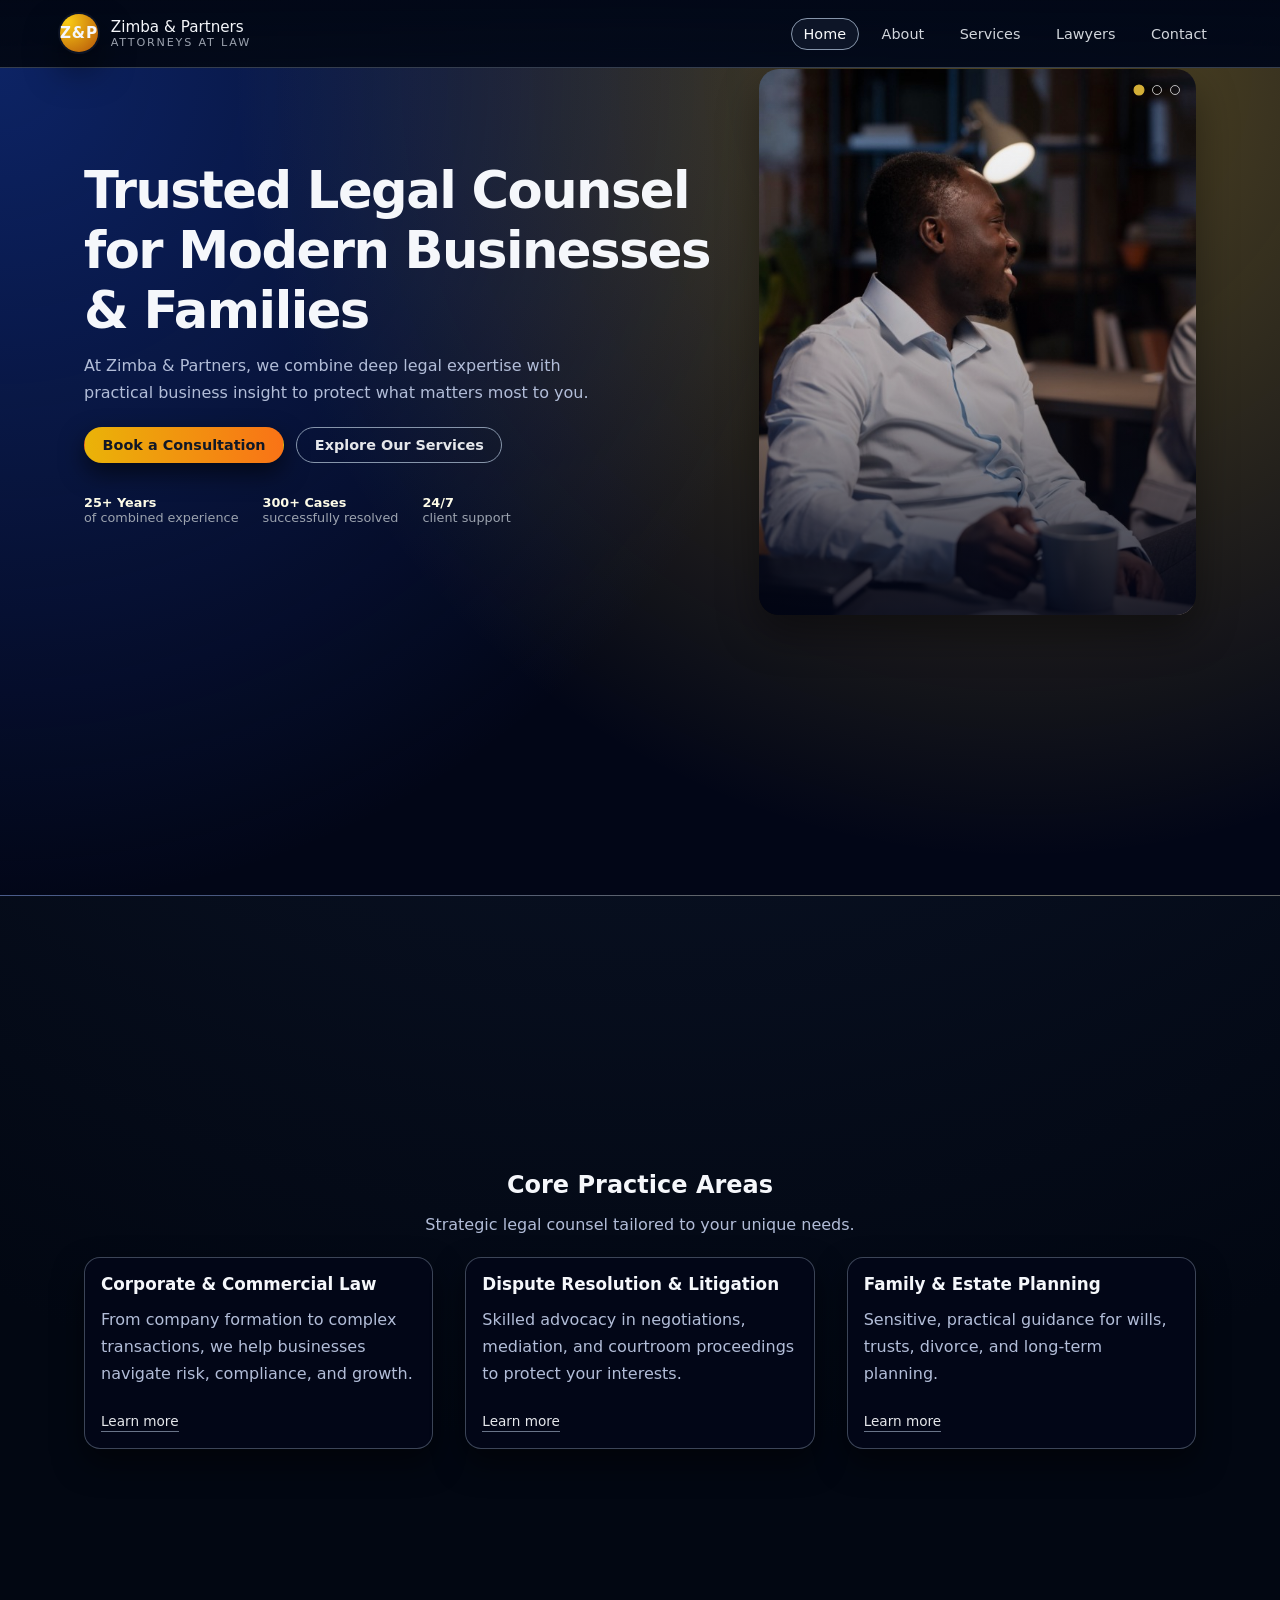
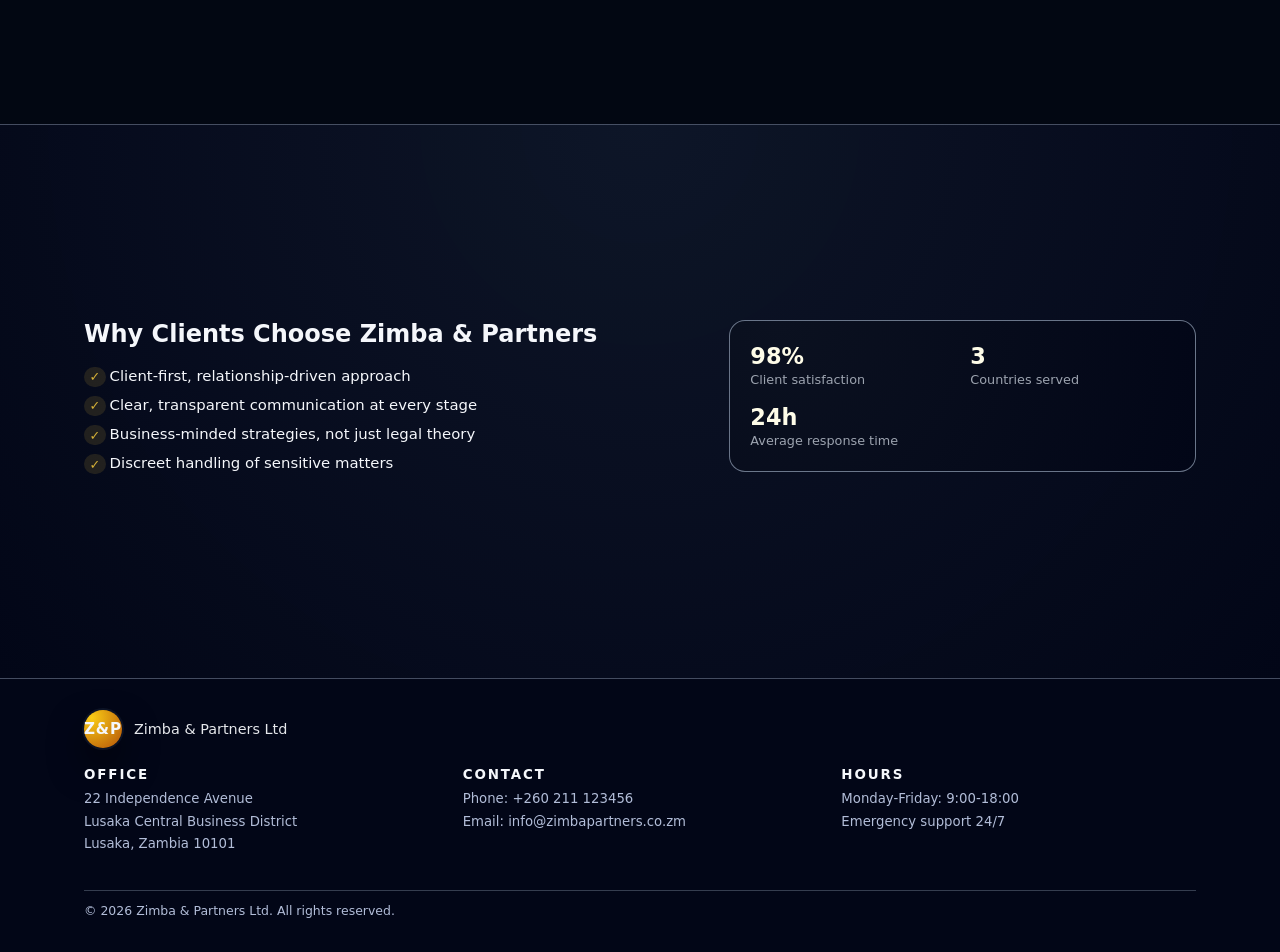
==== commit cf8fd362: "fixed: snapping system across site" ====
--- a/index.html
+++ b/index.html
@@ -55,7 +55,7 @@
                 <span class="hero-meta-text">of combined experience</span>
               </div>
               <div>
-                <span class="hero-meta-label">200+ Cases</span>
+                <span class="hero-meta-label">300+ Cases</span>
                 <span class="hero-meta-text">successfully resolved</span>
               </div>
               <div>
@@ -178,7 +178,7 @@
                 <h4>Contact</h4>
                 <p>
                   Phone: +260 211 123456<br />
-                  Email: info@zimbapatners.co.zm
+                  Email: info@zimbapartners.co.zm
                 </p>
               </div>
               <div>
--- a/assets/css/style.css
+++ b/assets/css/style.css
@@ -167,6 +167,14 @@
   flex-shrink: 0;
 }
 
+/* Anchor targets — prevent overscroll past sticky header */
+
+#corporate,
+#litigation,
+#family {
+  scroll-margin-top: 90px;
+}
+
 /* Lawyers page scroll snapping */
 
 html.lawyers-snap {
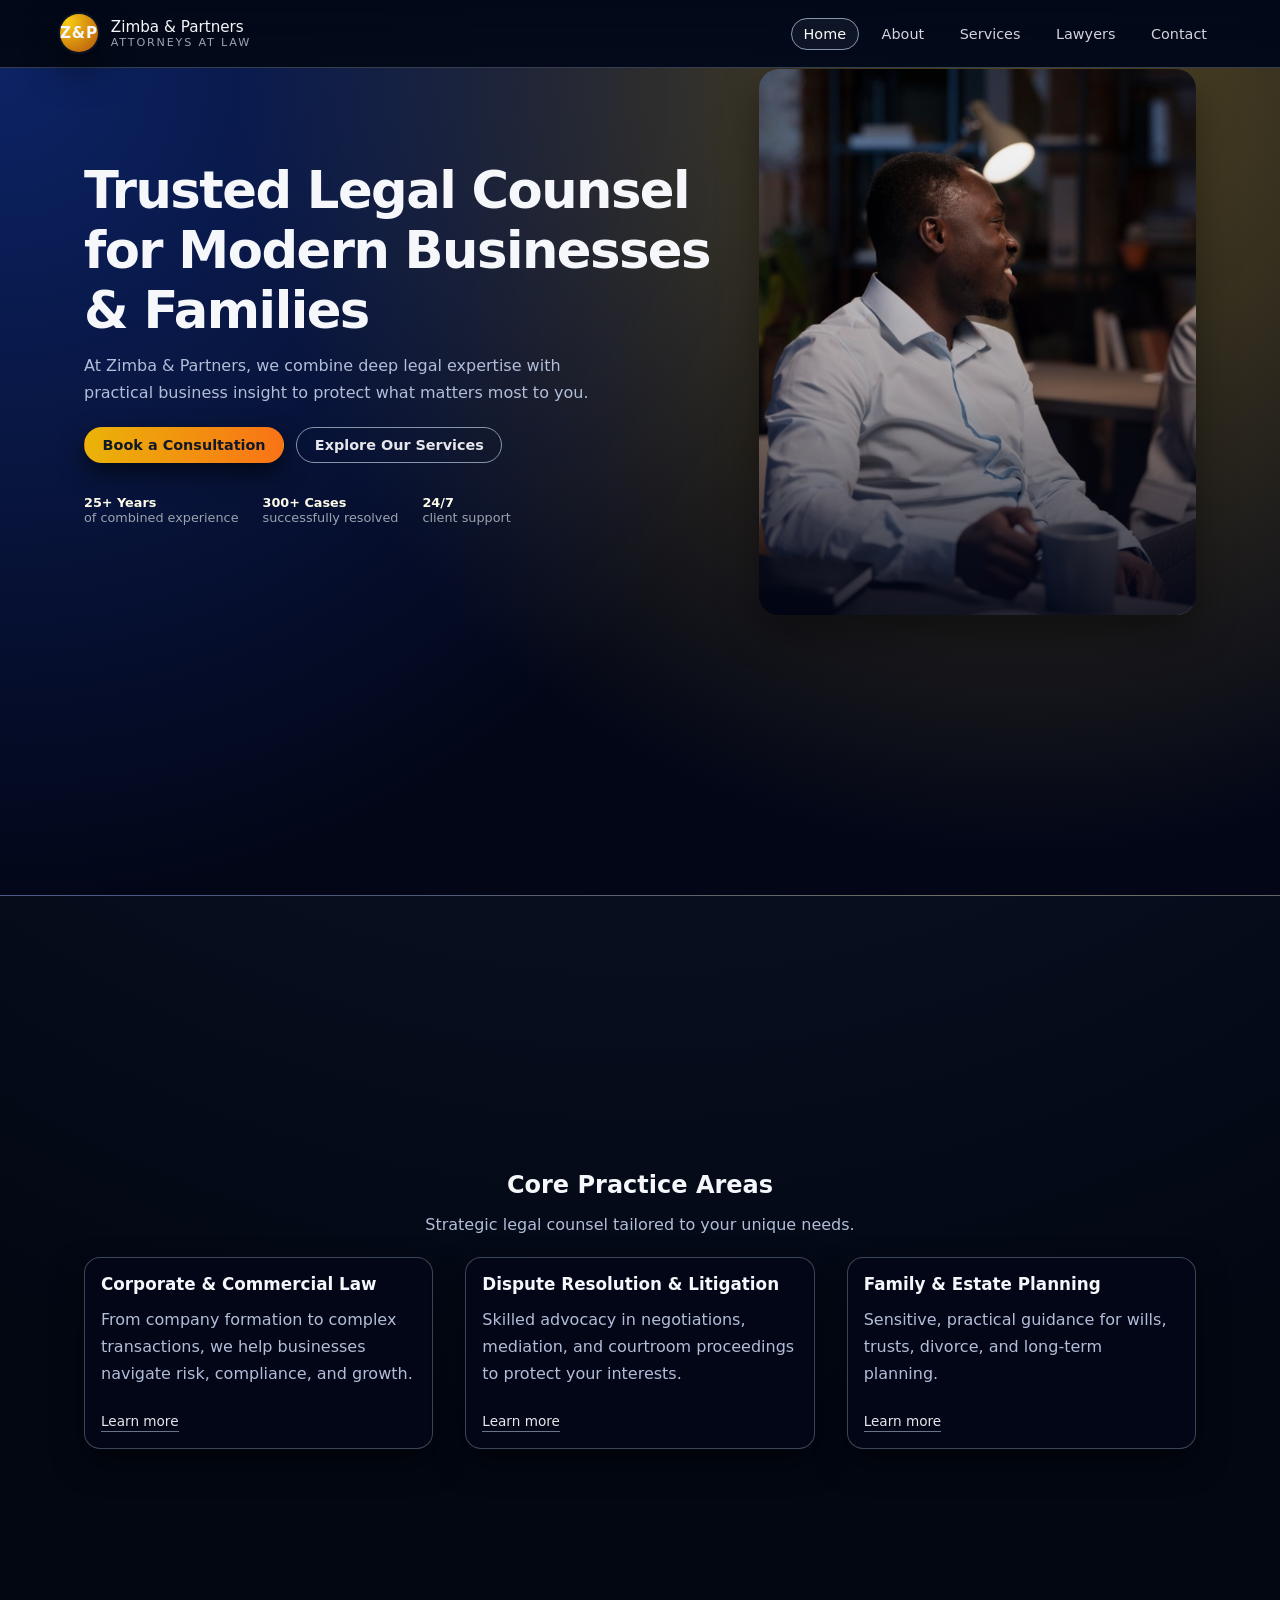
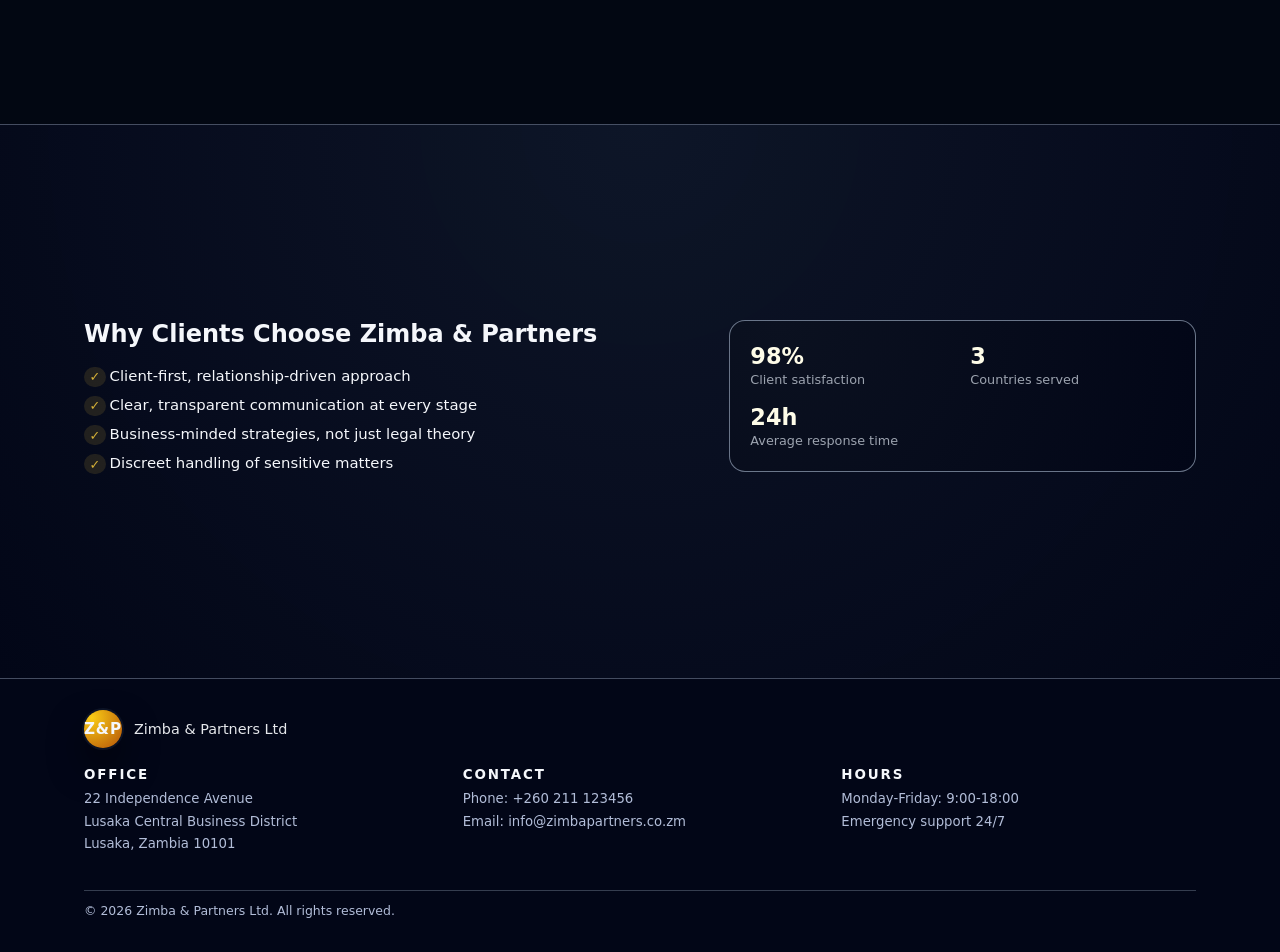
==== commit 4f24d71d: "Ready for Submission - Zimba & Partners lawfirm website" ====
--- a/index.html
+++ b/index.html
@@ -79,12 +79,6 @@
                 <img src="assets/img/hero/hero-slide-3.jpg" alt="Courtroom advocacy" />
                 <div class="slide-overlay"></div>
               </div>
-            </div>
-
-            <div class="slideshow-dots">
-              <button class="slideshow-dot active" data-slide="0" aria-label="Slide 1"></button>
-              <button class="slideshow-dot" data-slide="1" aria-label="Slide 2"></button>
-              <button class="slideshow-dot" data-slide="2" aria-label="Slide 3"></button>
             </div>
           </div>
         </div>
--- a/assets/css/style.css
+++ b/assets/css/style.css
@@ -544,58 +544,6 @@
   font-size: 0.85rem;
 }
 
-.slideshow-dots {
-  position: absolute;
-  top: 1rem;
-  right: 1rem;
-  z-index: 10;
-  display: flex;
-  gap: 0.5rem;
-}
-
-.slideshow-dot {
-  width: 10px;
-  height: 10px;
-  border-radius: 999px;
-  border: 1.5px solid rgba(255, 255, 255, 0.7);
-  background: transparent;
-  cursor: pointer;
-  padding: 0;
-  transition: background 0.3s ease, transform 0.2s ease;
-}
-
-.slideshow-dot:hover {
-  background: rgba(255, 255, 255, 0.3);
-  transform: scale(1.2);
-}
-
-.slideshow-dot.active {
-  background: var(--color-accent);
-  border-color: var(--color-accent);
-  transform: scale(1.1);
-}
-
-.slideshow-dot.active::after {
-  content: '';
-  display: block;
-  width: 100%;
-  height: 100%;
-  border-radius: 999px;
-  background: var(--color-accent);
-  animation: dotPulse 1.4s ease-in-out infinite;
-}
-
-@keyframes dotPulse {
-  0%, 100% {
-    opacity: 1;
-    transform: scale(1);
-  }
-  50% {
-    opacity: 0.5;
-    transform: scale(1.3);
-  }
-}
-
 /* BUTTONS */
 
 .btn {
@@ -849,7 +797,6 @@
   z-index: 2;
   display: flex;
   flex-direction: column;
-  gap: 0.4rem;
   opacity: 0;
   transform: translateY(8px);
   transition: opacity 0.4s ease, transform 0.4s ease;
@@ -1141,14 +1088,4 @@
   .hero-card--floating h2 {
     font-size: 1.05rem;
   }
-
-  .slideshow-dots {
-    top: 0.75rem;
-    right: 0.75rem;
-  }
-
-  .slideshow-dot {
-    width: 8px;
-    height: 8px;
-  }
 }
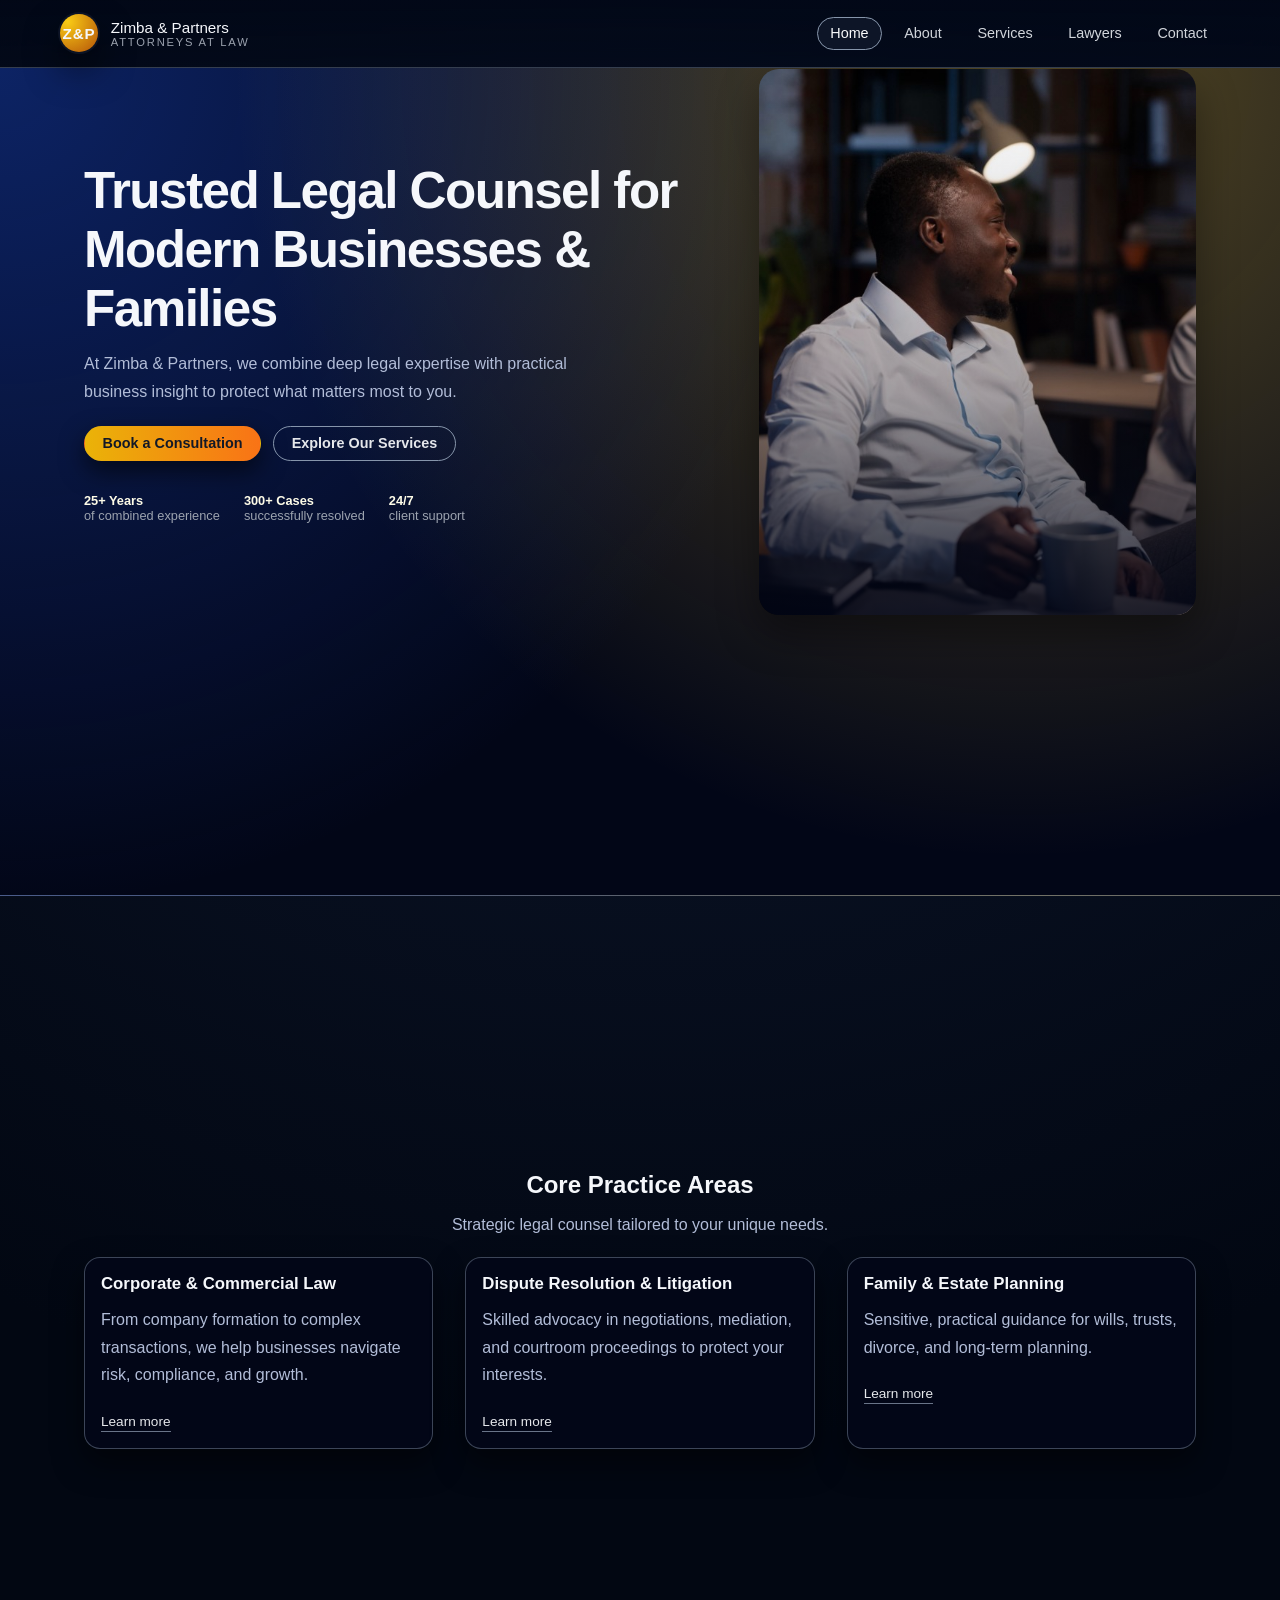
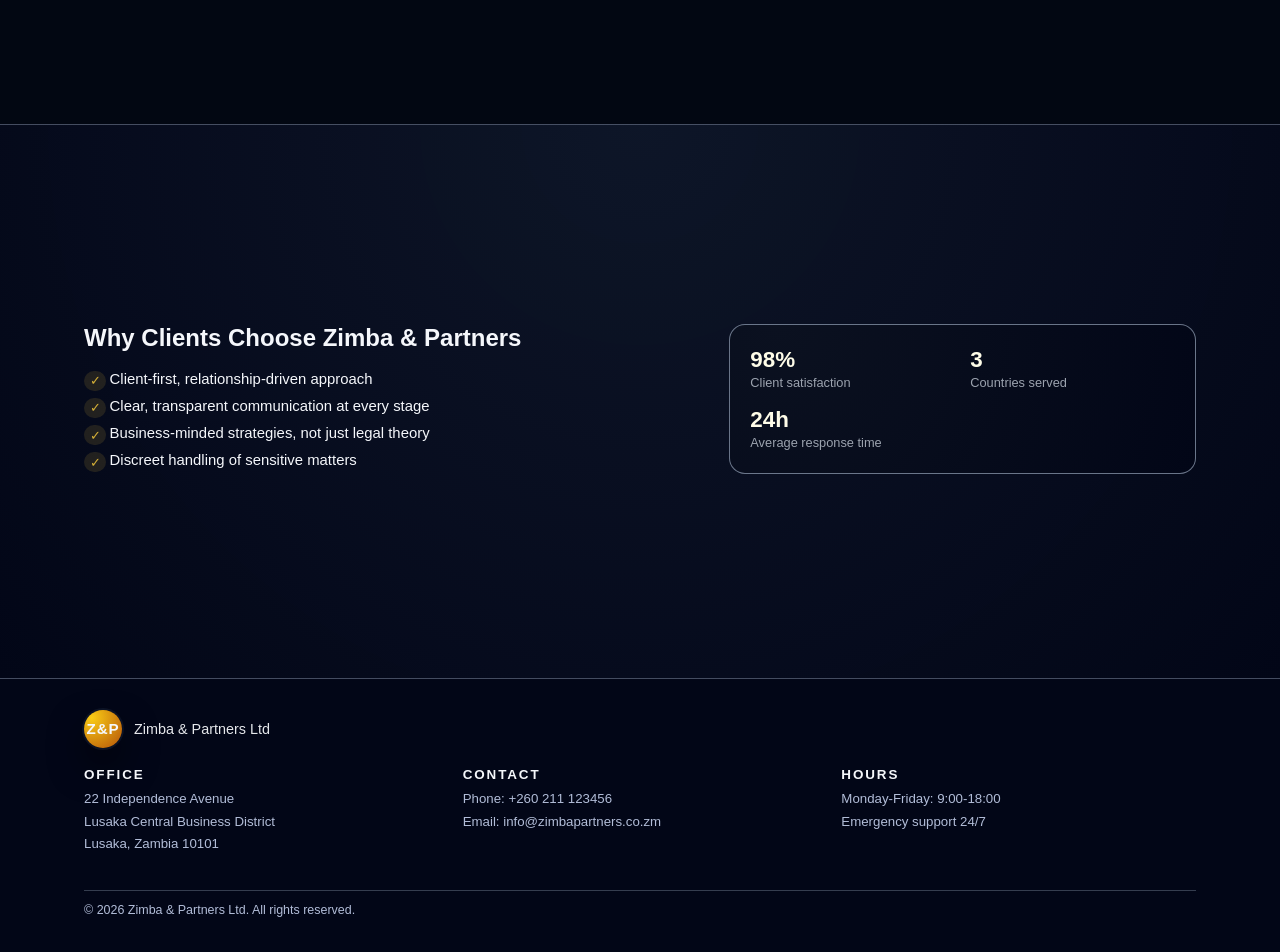
==== commit bcfe8baf: "removed fancy sematic html tags" ====
--- a/index.html
+++ b/index.html
@@ -18,13 +18,13 @@
           </span>
         </a>
 
-        <button class="nav-toggle" aria-label="Toggle navigation" aria-expanded="false">
+        <button class="nav-toggle">
           <span class="nav-toggle-line"></span>
           <span class="nav-toggle-line"></span>
           <span class="nav-toggle-line"></span>
         </button>
 
-        <nav class="site-nav" aria-label="Main navigation">
+        <nav class="site-nav">
           <ul>
             <li><a href="index.html" class="active">Home</a></li>
             <li><a href="about.html">About</a></li>
@@ -92,32 +92,32 @@
           </header>
 
           <div class="card-grid">
-            <article class="card">
+            <div class="card">
               <h3>Corporate &amp; Commercial Law</h3>
               <p>
                 From company formation to complex transactions, we help businesses
                 navigate risk, compliance, and growth.
               </p>
               <a href="services.html#corporate" class="card-link">Learn more</a>
-            </article>
+            </div>
 
-            <article class="card">
+            <div class="card">
               <h3>Dispute Resolution &amp; Litigation</h3>
               <p>
                 Skilled advocacy in negotiations, mediation, and courtroom
                 proceedings to protect your interests.
               </p>
               <a href="services.html#litigation" class="card-link">Learn more</a>
-            </article>
+            </div>
 
-            <article class="card">
+            <div class="card">
               <h3>Family &amp; Estate Planning</h3>
               <p>
                 Sensitive, practical guidance for wills, trusts, divorce, and
                 long-term planning.
               </p>
               <a href="services.html#family" class="card-link">Learn more</a>
-            </article>
+            </div>
           </div>
         </div>
       </section>
--- a/assets/css/style.css
+++ b/assets/css/style.css
@@ -27,7 +27,7 @@
 body {
   margin: 0;
   padding: 0;
-  font-family: system-ui, -apple-system, BlinkMacSystemFont, "Segoe UI", sans-serif;
+  font-family: "Segoe UI", sans-serif;
   background: radial-gradient(circle at top, #101b33 0, #020712 55%);
   color: var(--color-text);
   -webkit-font-smoothing: antialiased;
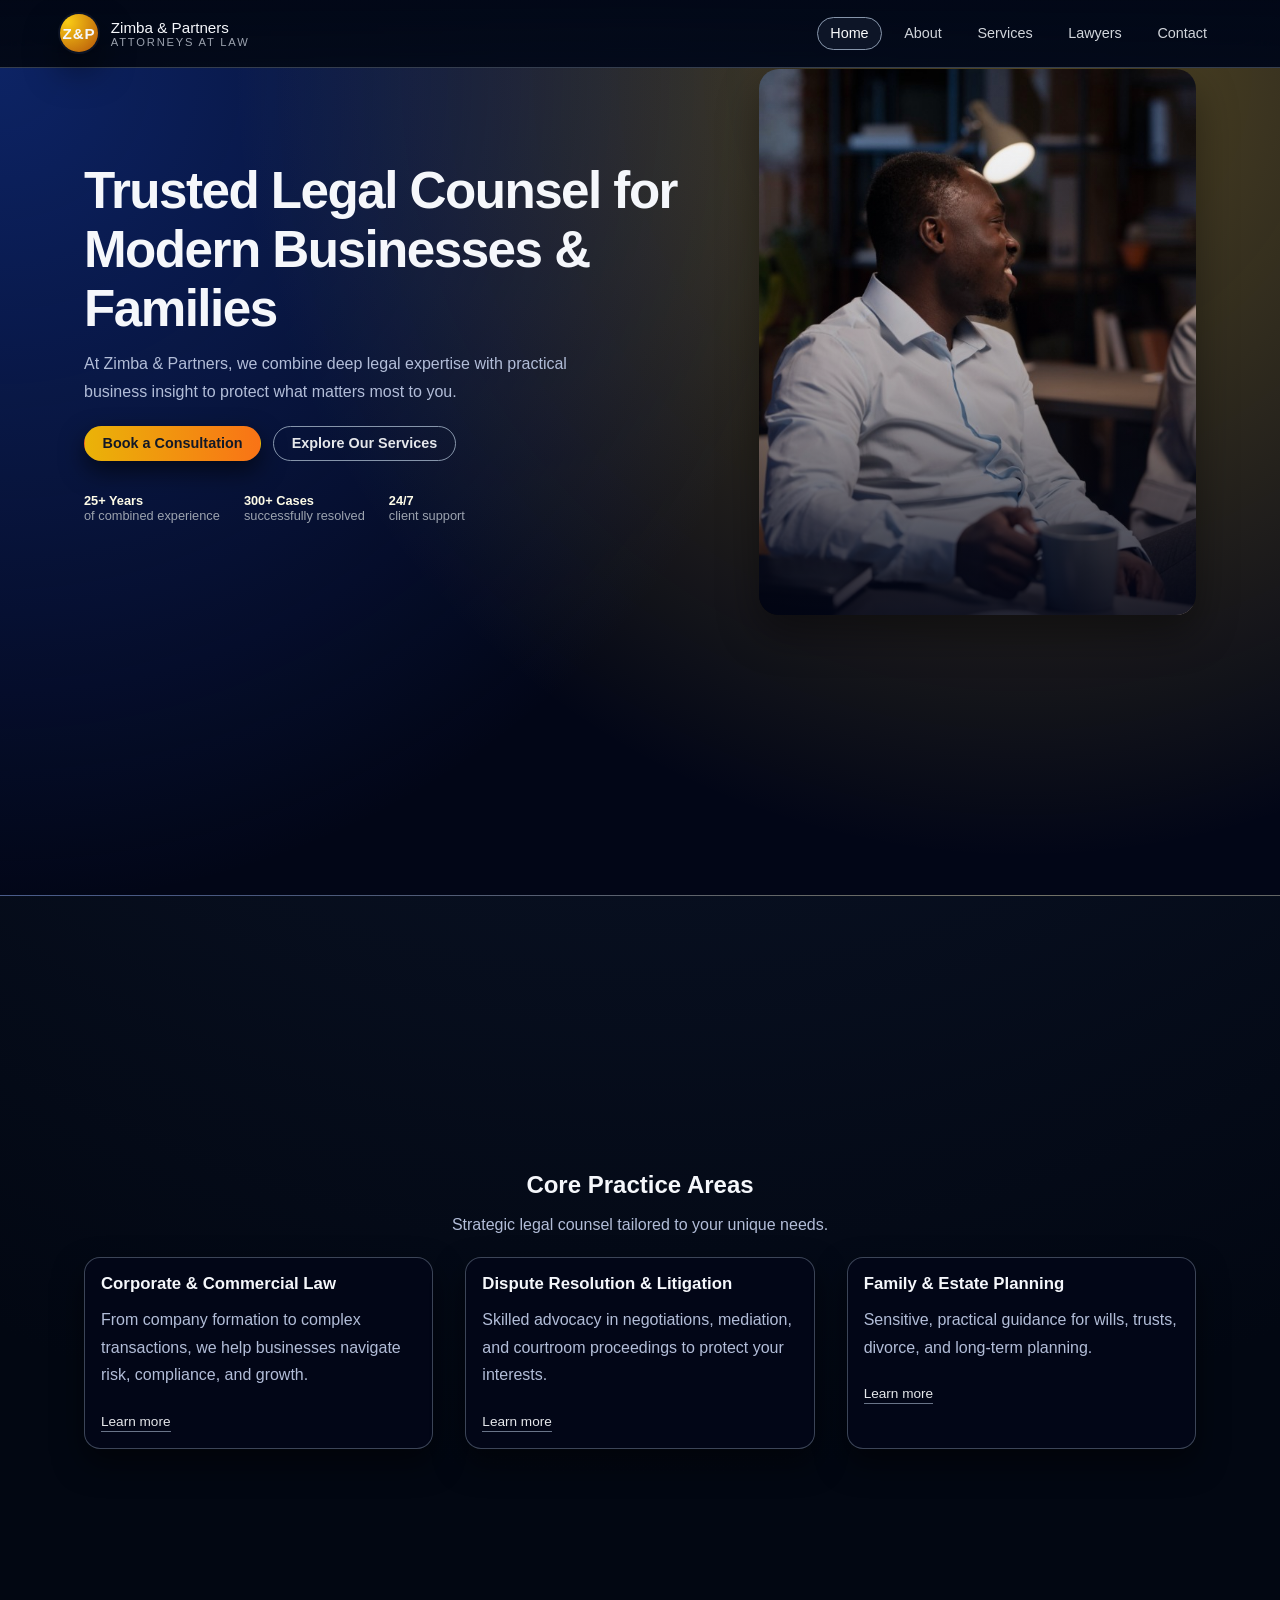
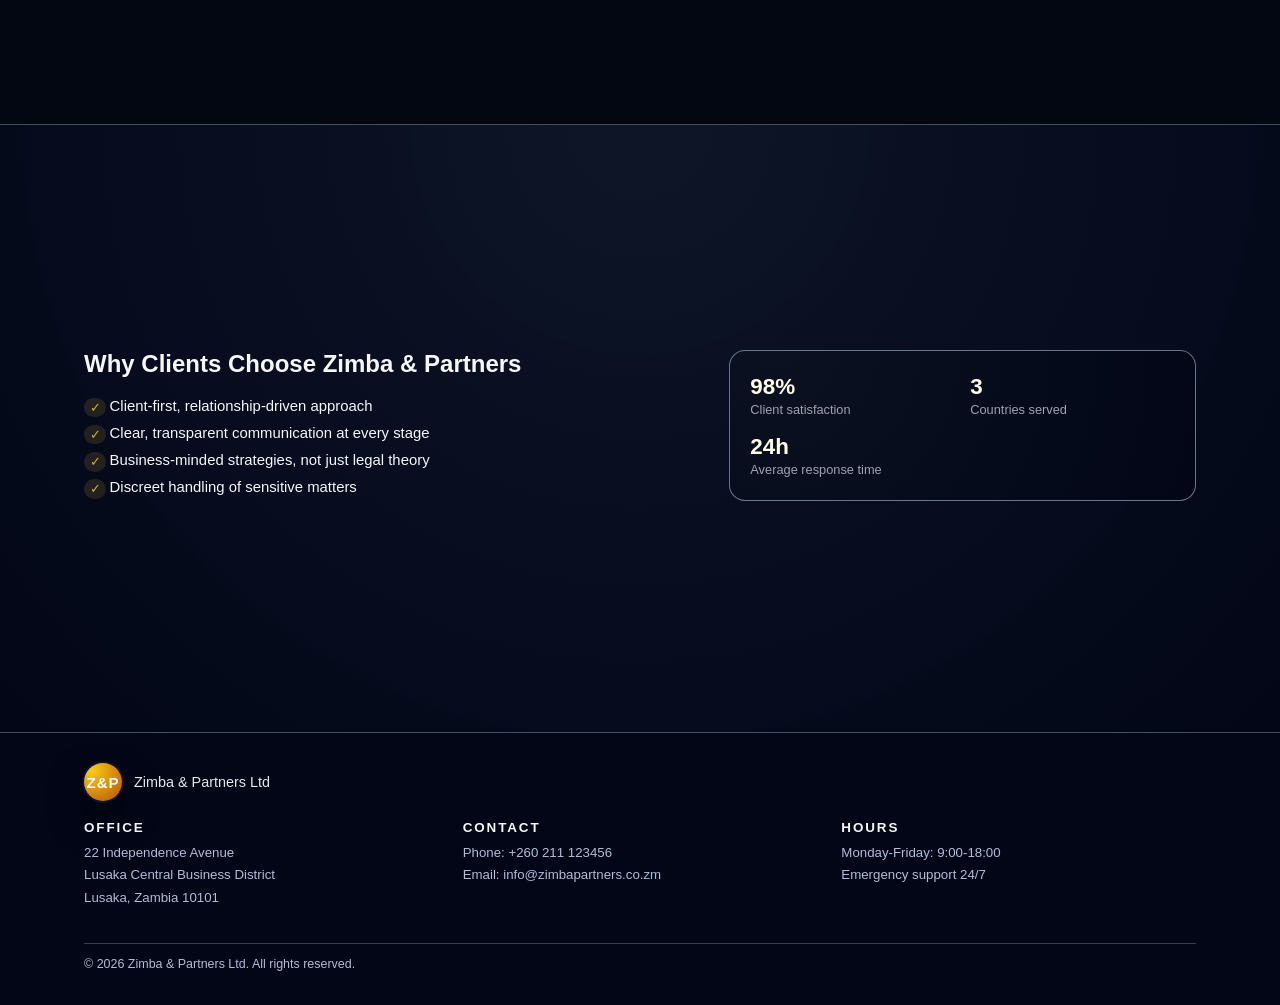
==== commit eeb741e0: "Snapping logic removed For simplity" ====
--- a/index.html
+++ b/index.html
@@ -1,5 +1,5 @@
 <!DOCTYPE html>
-<html lang="en" class="home-snap">
+<html lang="en">
   <head>
     <meta charset="UTF-8" />
     <meta name="viewport" content="width=device-width, initial-scale=1.0" />
@@ -122,73 +122,71 @@
         </div>
       </section>
 
-      <div class="home-snap-pane home-snap-pane--last">
-        <section class="section section-alt final-block">
-          <div class="container two-column">
+      <section class="section section-alt final-block">
+        <div class="container two-column">
+          <div>
+            <header class="section-header align-left">
+              <h2>Why Clients Choose Zimba &amp; Partners</h2>
+            </header>
+            <ul class="checklist">
+              <li>Client-first, relationship-driven approach</li>
+              <li>Clear, transparent communication at every stage</li>
+              <li>Business-minded strategies, not just legal theory</li>
+              <li>Discreet handling of sensitive matters</li>
+            </ul>
+          </div>
+          <div class="stats-panel">
             <div>
-              <header class="section-header align-left">
-                <h2>Why Clients Choose Zimba &amp; Partners</h2>
-              </header>
-              <ul class="checklist">
-                <li>Client-first, relationship-driven approach</li>
-                <li>Clear, transparent communication at every stage</li>
-                <li>Business-minded strategies, not just legal theory</li>
-                <li>Discreet handling of sensitive matters</li>
-              </ul>
+              <span class="stat-number">98%</span>
+              <span class="stat-label">Client satisfaction</span>
             </div>
-            <div class="stats-panel">
-              <div>
-                <span class="stat-number">98%</span>
-                <span class="stat-label">Client satisfaction</span>
-              </div>
-              <div>
-                <span class="stat-number">3</span>
-                <span class="stat-label">Countries served</span>
-              </div>
-              <div>
-                <span class="stat-number">24h</span>
-                <span class="stat-label">Average response time</span>
-              </div>
+            <div>
+              <span class="stat-number">3</span>
+              <span class="stat-label">Countries served</span>
+            </div>
+            <div>
+              <span class="stat-number">24h</span>
+              <span class="stat-label">Average response time</span>
             </div>
           </div>
-        </section>
+        </div>
+      </section>
 
-        <footer class="site-footer">
-          <div class="container footer-inner">
-            <div class="footer-brand">
-              <span class="logo-mark">Z&amp;P</span>
-              <span class="footer-text">Zimba &amp; Partners Ltd</span>
+      <footer class="site-footer">
+        <div class="container footer-inner">
+          <div class="footer-brand">
+            <span class="logo-mark">Z&amp;P</span>
+            <span class="footer-text">Zimba &amp; Partners Ltd</span>
+          </div>
+          <div class="footer-columns">
+            <div>
+              <h4>Office</h4>
+              <p>
+                22 Independence Avenue<br />
+                Lusaka Central Business District<br />
+                Lusaka, Zambia 10101
+              </p>
             </div>
-            <div class="footer-columns">
-              <div>
-                <h4>Office</h4>
-                <p>
-                  22 Independence Avenue<br />
-                  Lusaka Central Business District<br />
-                  Lusaka, Zambia 10101
-                </p>
-              </div>
-              <div>
-                <h4>Contact</h4>
-                <p>
-                  Phone: +260 211 123456<br />
-                  Email: info@zimbapartners.co.zm
-                </p>
-              </div>
-              <div>
-                <h4>Hours</h4>
-                <p>
-                  Monday-Friday: 9:00-18:00<br />
-                  Emergency support 24/7
-                </p>
-              </div>
+            <div>
+              <h4>Contact</h4>
+              <p>
+                Phone: +260 211 123456<br />
+                Email: info@zimbapartners.co.zm
+              </p>
             </div>
-            <div class="footer-bottom">
-              <p>&copy; <span id="year"></span> Zimba &amp; Partners Ltd. All rights reserved.</p>
+            <div>
+              <h4>Hours</h4>
+              <p>
+                Monday-Friday: 9:00-18:00<br />
+                Emergency support 24/7
+              </p>
             </div>
           </div>
-        </footer>
-      </div>
+          <div class="footer-bottom">
+            <p>&copy; <span id="year"></span> Zimba &amp; Partners Ltd. All rights reserved.</p>
+          </div>
+        </div>
+      </footer>
     </main>
 
     <script src="assets/js/script.js"></script>
--- a/assets/css/style.css
+++ b/assets/css/style.css
@@ -39,191 +39,6 @@
   flex-direction: column;
 }
 
-/* Home page scroll snapping */
-
-html.home-snap {
-  scroll-snap-type: y mandatory;
-  scroll-behavior: smooth;
-}
-
-html.home-snap .hero,
-html.home-snap #home-services,
-html.home-snap .home-snap-pane--last {
-  scroll-snap-align: start;
-  scroll-margin-top: 72px;
-}
-
-html.home-snap .home-snap-pane--last {
-  min-height: calc(100vh - var(--header-height));
-  display: flex;
-  flex-direction: column;
-}
-
-html.home-snap .home-snap-pane--last > .final-block {
-  flex: 1 0 auto;
-  min-height: unset;
-  display: flex;
-  align-items: center;
-}
-
-html.home-snap .home-snap-pane--last .site-footer {
-  margin-top: auto;
-  flex-shrink: 0;
-}
-
-/* About page scroll snapping */
-
-html.about-snap {
-  scroll-snap-type: y mandatory;
-  scroll-behavior: smooth;
-}
-
-html.about-snap .about-snap-pane--first,
-html.about-snap .about-snap-pane--second {
-  scroll-snap-align: start;
-  scroll-margin-top: 72px;
-  min-height: calc(100vh - var(--header-height));
-}
-
-html.about-snap .about-snap-pane--first {
-  display: flex;
-  flex-direction: column;
-}
-
-html.about-snap .about-snap-pane--first > .page-hero {
-  flex: 0 0 auto;
-}
-
-html.about-snap .about-snap-pane--first > .section {
-  flex: 1 1 auto;
-  display: flex;
-  flex-direction: column;
-  justify-content: center;
-}
-
-html.about-snap .about-snap-pane--first > .section > .container {
-  width: 100%;
-}
-
-html.about-snap .about-snap-pane--second {
-  display: flex;
-  flex-direction: column;
-}
-
-html.about-snap .about-snap-pane--second > .section {
-  flex: 1 0 auto;
-}
-
-html.about-snap .about-snap-pane--second .site-footer {
-  margin-top: auto;
-  flex-shrink: 0;
-}
-
-/* Services page scroll snapping */
-
-html.services-snap {
-  scroll-snap-type: y mandatory;
-  scroll-behavior: smooth;
-}
-
-html.services-snap .services-snap-pane--first,
-html.services-snap .services-snap-pane--second {
-  scroll-snap-align: start;
-  scroll-margin-top: 72px;
-  min-height: calc(100vh - var(--header-height));
-}
-
-html.services-snap .services-snap-pane--first {
-  display: flex;
-  flex-direction: column;
-}
-
-html.services-snap .services-snap-pane--first > .page-hero {
-  flex: 0 0 auto;
-}
-
-html.services-snap .services-snap-pane--first > .section {
-  flex: 1 1 auto;
-  display: flex;
-  flex-direction: column;
-  justify-content: center;
-}
-
-html.services-snap .services-snap-pane--first > .section > .container {
-  width: 100%;
-}
-
-html.services-snap .services-snap-pane--second {
-  display: flex;
-  flex-direction: column;
-}
-
-html.services-snap .services-snap-pane--second > .section {
-  flex: 1 0 auto;
-}
-
-html.services-snap .services-snap-pane--second .site-footer {
-  margin-top: auto;
-  flex-shrink: 0;
-}
-
-/* Anchor targets — prevent overscroll past sticky header */
-
-#corporate,
-#litigation,
-#family {
-  scroll-margin-top: 90px;
-}
-
-/* Lawyers page scroll snapping */
-
-html.lawyers-snap {
-  scroll-snap-type: y mandatory;
-  scroll-behavior: smooth;
-  --container-width: 1080px;
-}
-
-html.lawyers-snap .lawyers-snap-pane--first,
-html.lawyers-snap .lawyers-snap-pane--second {
-  scroll-snap-align: start;
-  scroll-margin-top: 72px;
-  min-height: calc(100vh - var(--header-height));
-}
-
-html.lawyers-snap .lawyers-snap-pane--first {
-  display: flex;
-  flex-direction: column;
-}
-
-html.lawyers-snap .lawyers-snap-pane--first > .page-hero {
-  flex: 0 0 auto;
-}
-
-html.lawyers-snap .lawyers-snap-pane--first > .section {
-  flex: 1 1 auto;
-  display: flex;
-  flex-direction: column;
-  justify-content: center;
-}
-
-html.lawyers-snap .lawyers-snap-pane--first > .section > .container {
-  width: 100%;
-}
-
-html.lawyers-snap .lawyers-snap-pane--second {
-  display: flex;
-  flex-direction: column;
-}
-
-html.lawyers-snap .lawyers-snap-pane--second > .section {
-  flex: 1 0 auto;
-}
-
-html.lawyers-snap .lawyers-snap-pane--second .site-footer {
-  margin-top: auto;
-  flex-shrink: 0;
-}
-
 img {
   max-width: 100%;
   display: block;
